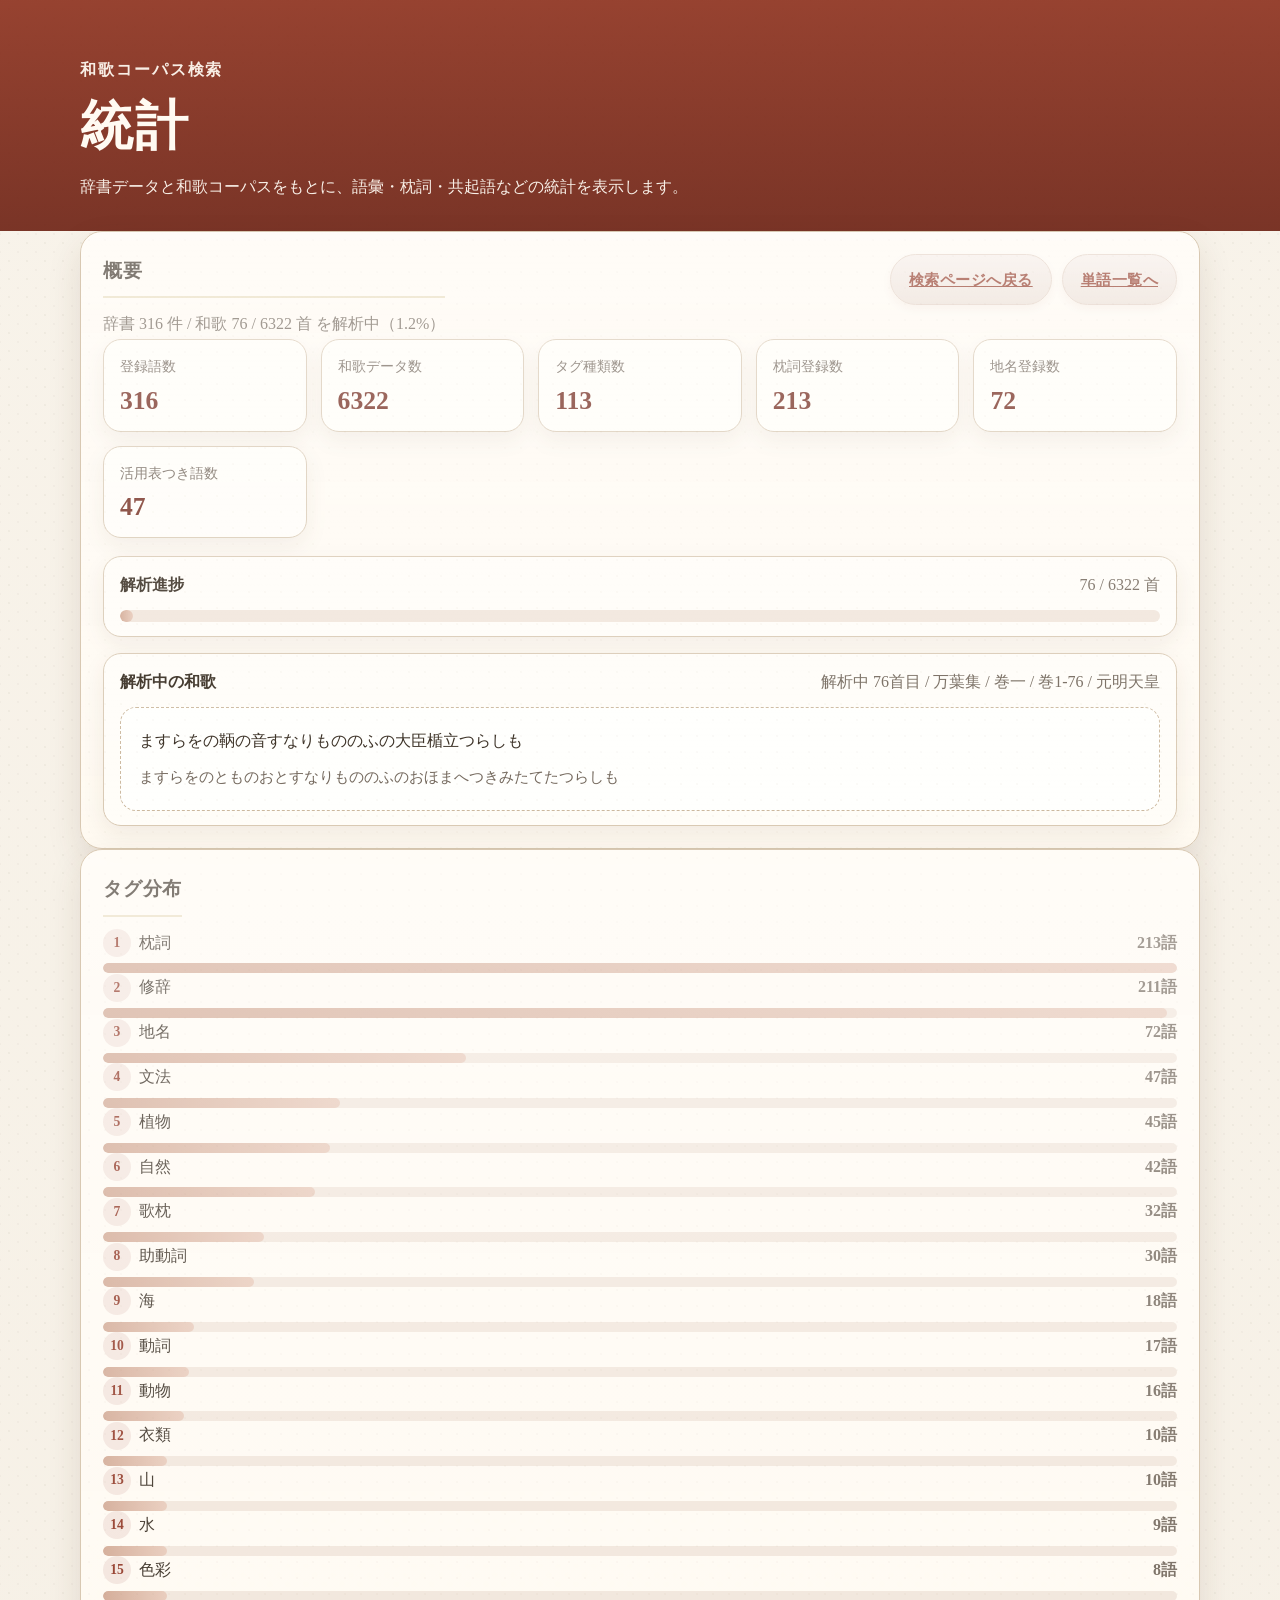
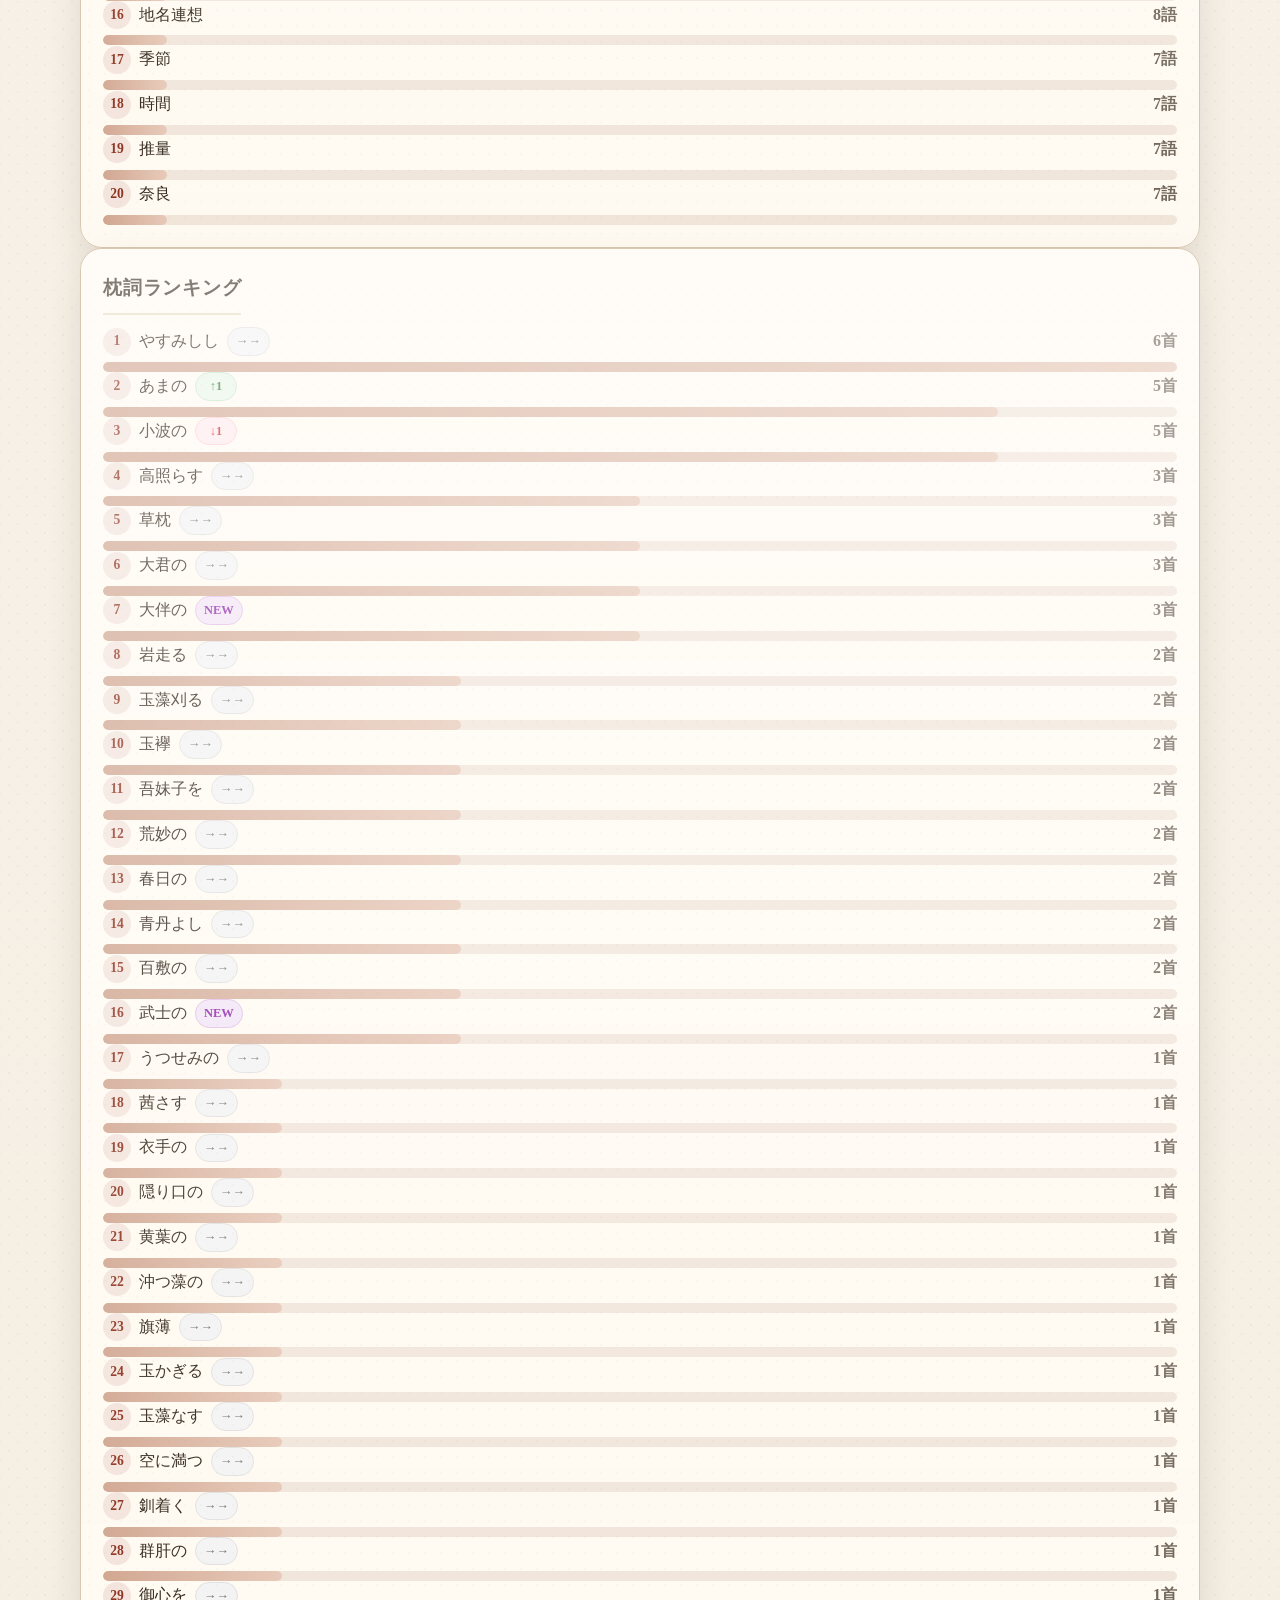
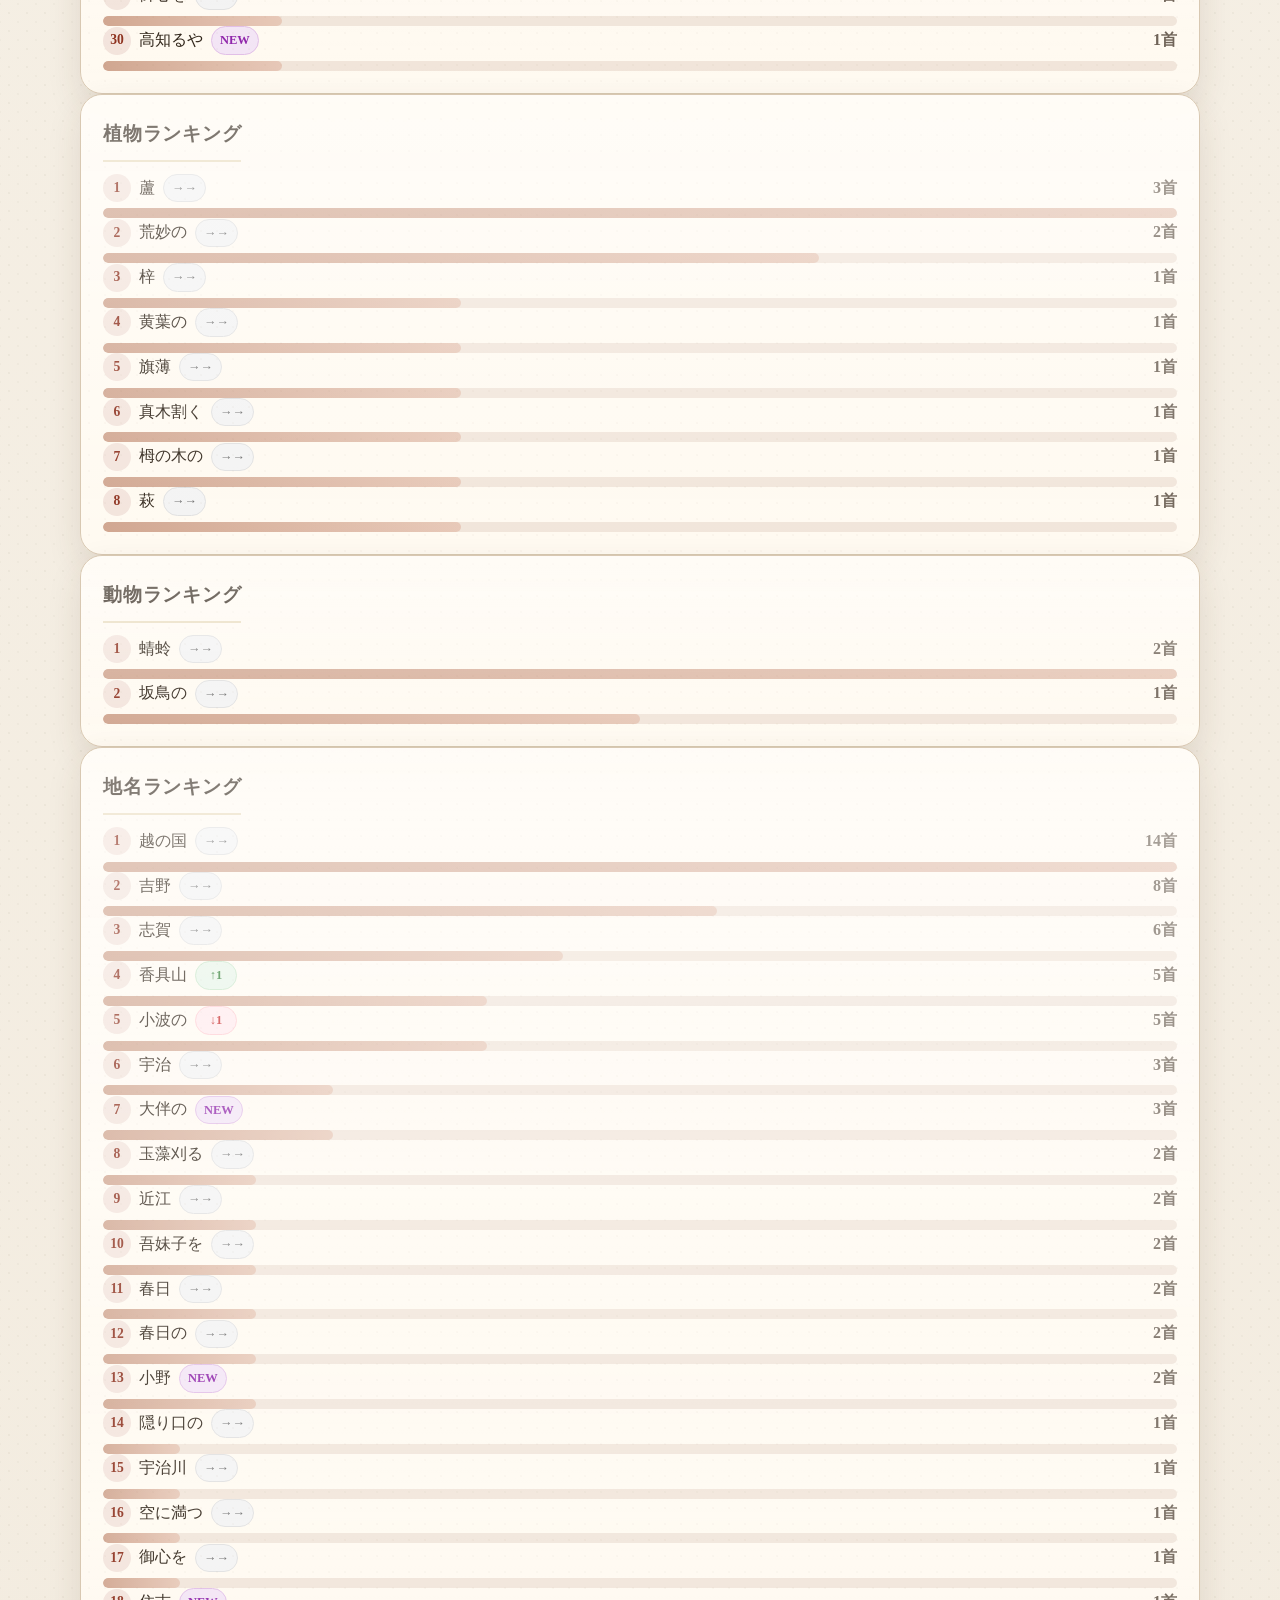
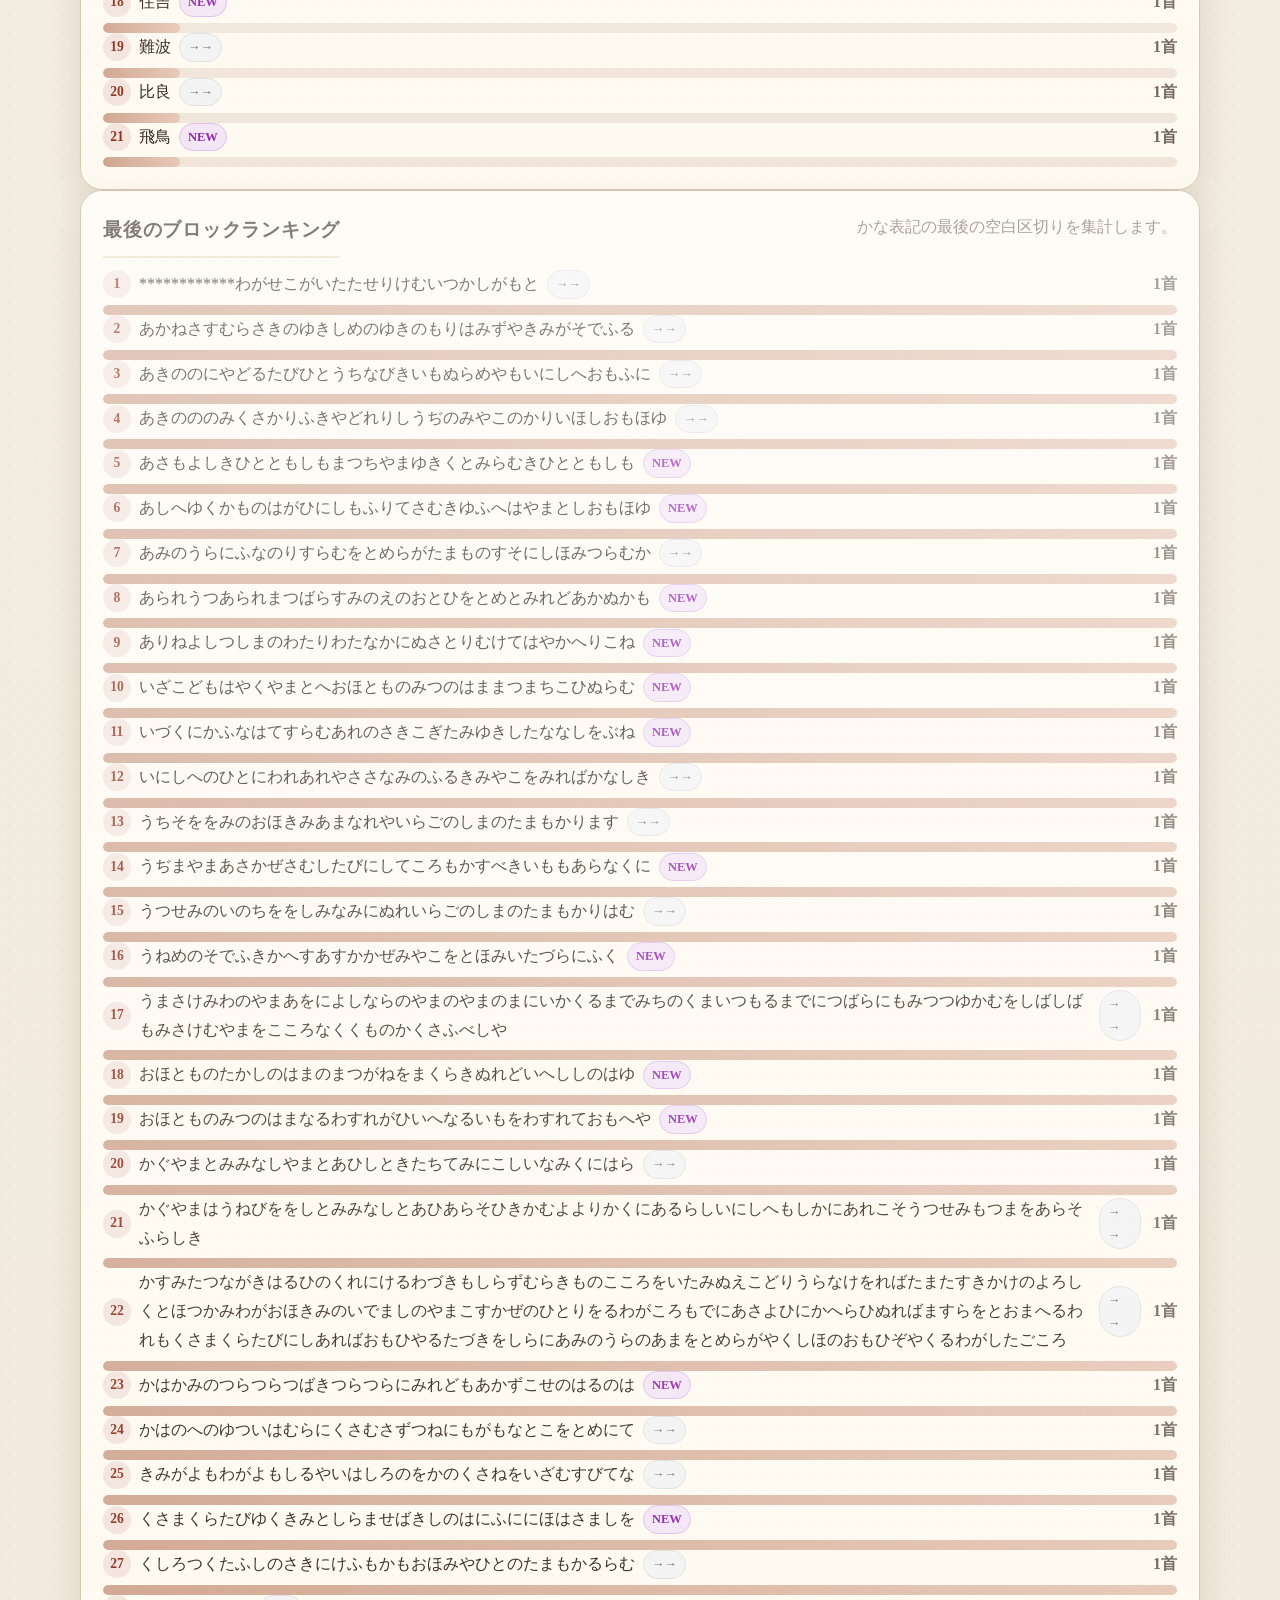
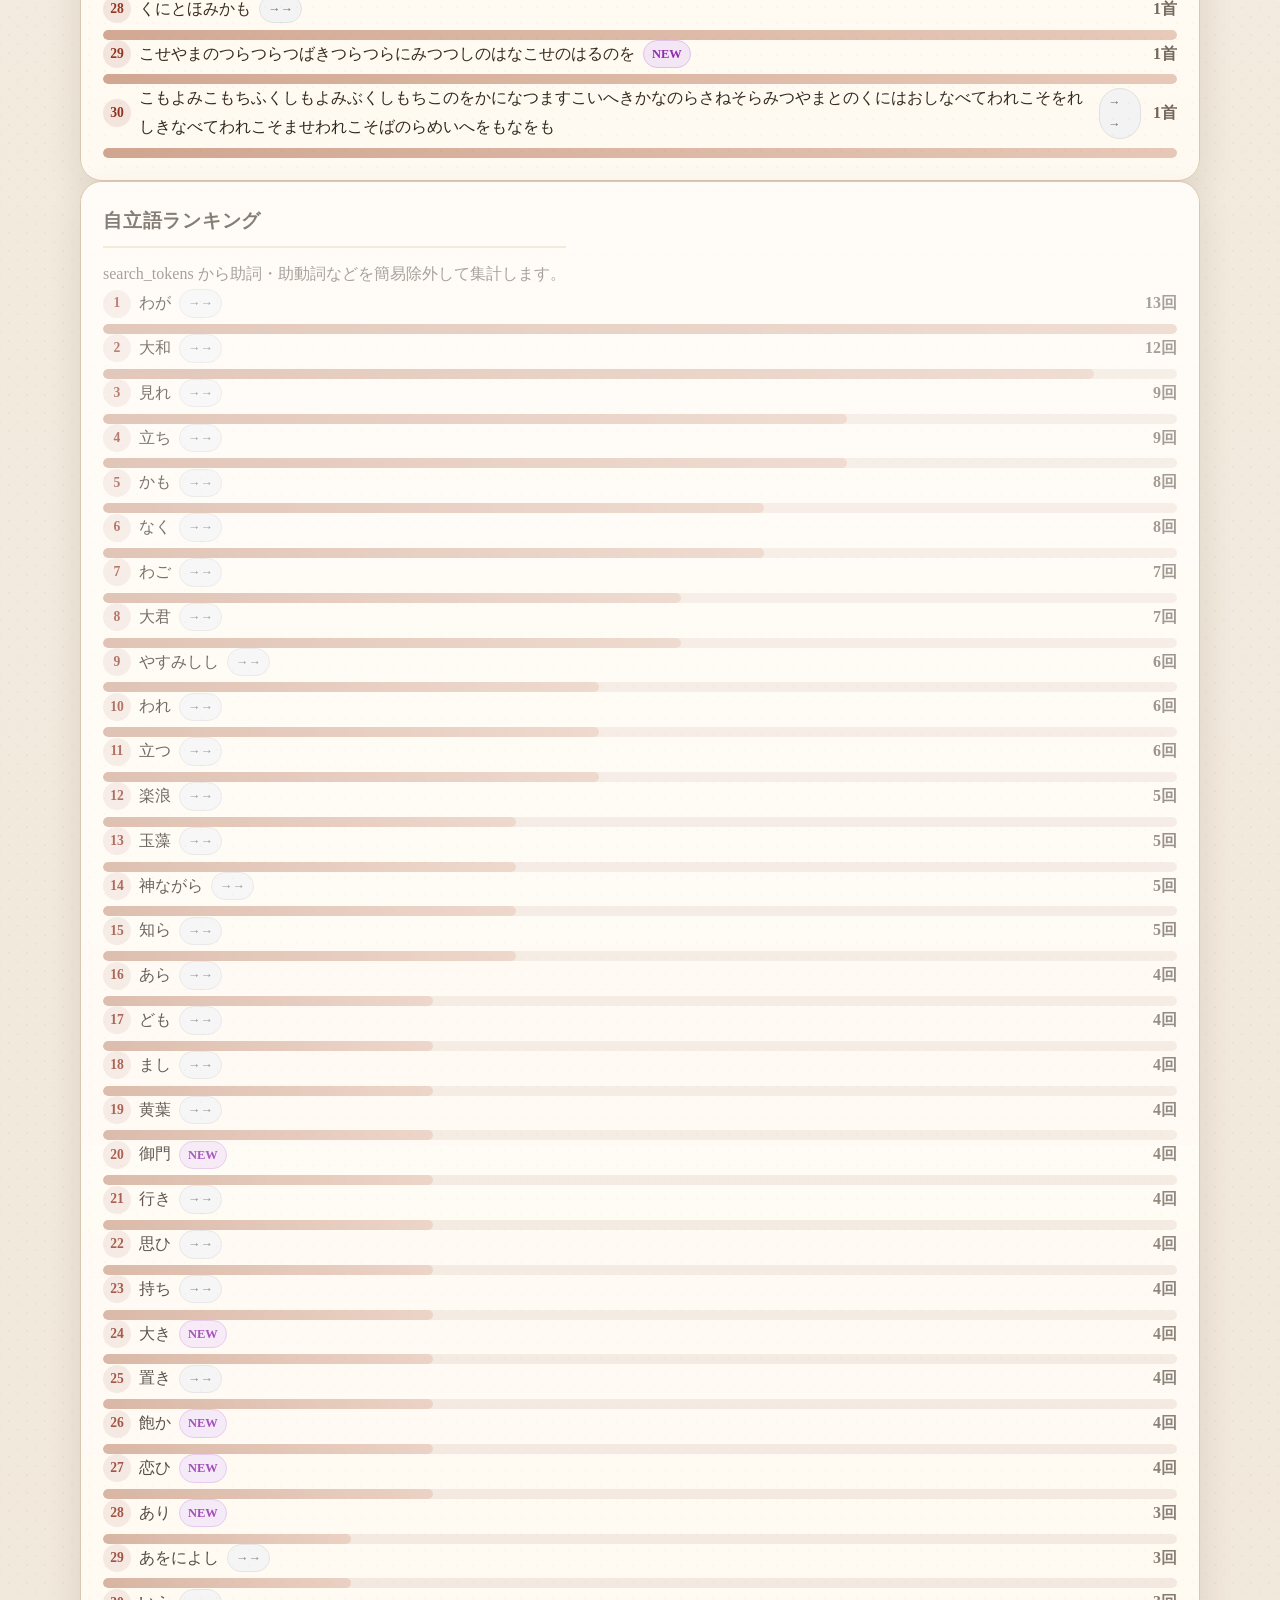
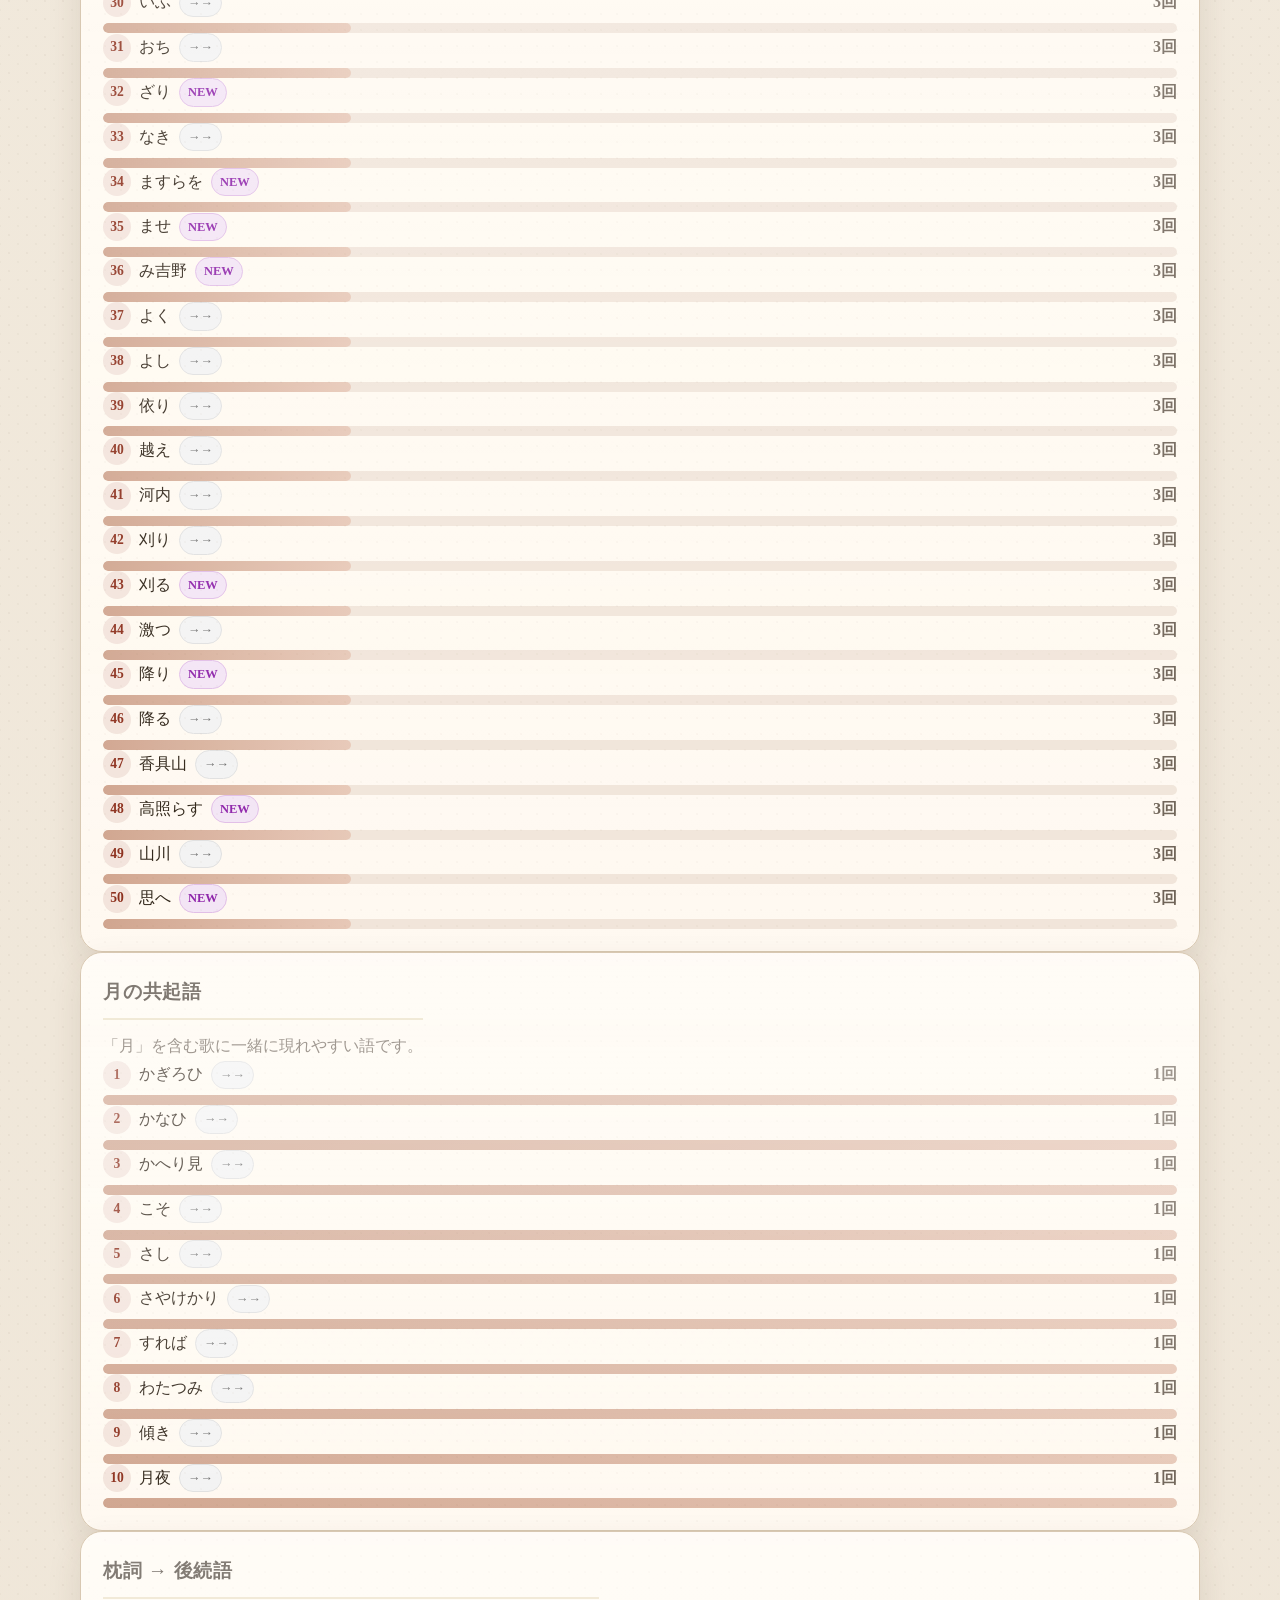
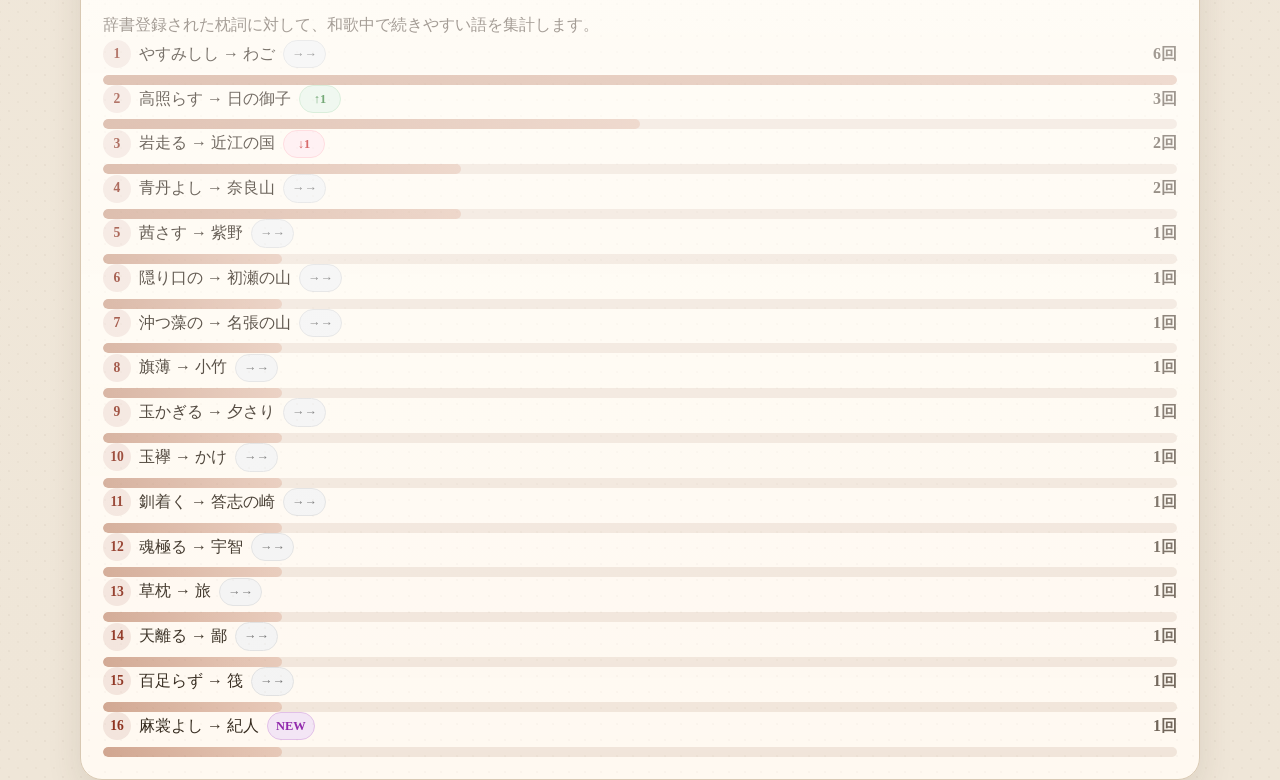
==== stats.html @ dfaa43b9 "Add files via upload" ====
<!doctype html>
<html lang="ja">

<head>
    <meta charset="UTF-8" />
    <meta name="viewport" content="width=device-width, initial-scale=1.0" />

    <title>統計 | 和歌コーパス検索</title>
    <meta name="description" content="和歌コーパスと古典用語辞書をもとに、枕詞ランキング、植物・動物ランキング、共起語、タグ分布などを表示する統計ページです。" />

    <link rel="icon" href="./image/icon.png" type="image/png" />
    <link rel="apple-touch-icon" href="./image/icon.png" />

    <meta property="og:type" content="website" />
    <meta property="og:title" content="統計 | 和歌コーパス検索" />
    <meta property="og:description" content="枕詞ランキング、植物・動物ランキング、月の共起語、タグ分布などを表示する統計ページ。" />
    <meta property="og:image" content="https://mixtuti.github.io/UTAYOMI/Image/icon.png" />
    <meta property="og:url" content="https://mixtuti.github.io/UTAYOMI/stats.html" />
    <meta property="og:site_name" content="和歌コーパス検索" />

    <meta name="twitter:card" content="summary_large_image" />
    <meta name="twitter:title" content="統計 | 和歌コーパス検索" />
    <meta name="twitter:description" content="和歌コーパスと古典用語辞書の統計ページ。" />
    <meta name="twitter:image" content="https://mixtuti.github.io/UTAYOMI/Image/icon.png" />

    <link rel="stylesheet" href="style.css" />
</head>

<body>
    <header class="site-header">
        <div class="container">
            <p class="eyebrow">和歌コーパス検索</p>
            <h1>統計</h1>
            <p class="lead">
                辞書データと和歌コーパスをもとに、語彙・枕詞・共起語などの統計を表示します。
            </p>
        </div>
    </header>

    <main class="container">
        <section class="card full-width">
            <div class="section-head">
                <div>
                    <h2>概要</h2>
                    <p id="statsSummary" class="muted">読み込み中...</p>
                </div>
                <div class="button-row">
                    <a href="index.html" class="button secondary">検索ページへ戻る</a>
                    <a href="terms.html" class="button secondary">単語一覧へ</a>
                </div>
            </div>

            <div id="statsOverviewCards" class="stats-overview-grid"></div>
            <div class="stats-live-panel">
                <div class="stats-progress-wrap">
                    <div class="stats-progress-head">
                        <strong>解析進捗</strong>
                        <span id="statsProgressText" class="muted">0 / 0 首</span>
                    </div>
                    <div class="stats-progress-bar">
                        <div id="statsProgressBar" class="stats-progress-fill"></div>
                    </div>
                </div>

                <div class="stats-current-poem-wrap">
                    <div class="stats-progress-head">
                        <strong>解析中の和歌</strong>
                        <span id="statsCurrentPoemMeta" class="muted">読み込み中...</span>
                    </div>
                    <div id="statsCurrentPoem" class="stats-current-poem empty-state">
                        和歌を読み込み中です。
                    </div>
                </div>
            </div>
        </section>

        <section class="card">
            <div class="section-head">
                <h2>タグ分布</h2>
            </div>
            <div id="statsTagDistribution" class="stats-block"></div>
        </section>

        <section class="card">
            <div class="section-head">
                <h2>枕詞ランキング</h2>
            </div>
            <div id="statsMakurakotoba" class="stats-block"></div>
        </section>

        <section class="card">
            <div class="section-head">
                <h2>植物ランキング</h2>
            </div>
            <div id="statsPlants" class="stats-block"></div>
        </section>

        <section class="card">
            <div class="section-head">
                <h2>動物ランキング</h2>
            </div>
            <div id="statsAnimals" class="stats-block"></div>
        </section>

        <section class="card">
            <div class="section-head">
                <h2>地名ランキング</h2>
            </div>
            <div id="statsPlaces" class="stats-block"></div>
        </section>

        <section class="card">
            <div class="section-head">
                <h2>最後のブロックランキング</h2>
                <p class="muted">かな表記の最後の空白区切りを集計します。</p>
            </div>
            <div id="statsEndingBlocks" class="stats-block"></div>
        </section>

        <section class="card full-width">
            <div class="section-head">
                <div>
                    <h2>自立語ランキング</h2>
                    <p class="muted">search_tokens から助詞・助動詞などを簡易除外して集計します。</p>
                </div>
            </div>
            <div id="statsIndependentWords" class="stats-block"></div>
        </section>

        <section class="card full-width">
            <div class="section-head">
                <div>
                    <h2>月の共起語</h2>
                    <p class="muted">「月」を含む歌に一緒に現れやすい語です。</p>
                </div>
            </div>
            <div id="statsMoonCooccurrence" class="stats-block"></div>
        </section>

        <section class="card full-width">
            <div class="section-head">
                <div>
                    <h2>枕詞 → 後続語</h2>
                    <p class="muted">辞書登録された枕詞に対して、和歌中で続きやすい語を集計します。</p>
                </div>
            </div>
            <div id="statsMakuraFollowers" class="stats-block"></div>
        </section>
    </main>

    <script src="stats.js"></script>
</body>

</html>
---- style.css ----
/* 和歌表示用の筆文字フォント (Google Fonts) */
@import url('https://fonts.googleapis.com/css2?family=Yuji+Syuku&display=swap');

:root {
  --bg: #f6f1e8;
  --bg-deep: #efe6d6;
  --paper: rgba(255, 250, 242, 0.96);
  --paper-strong: #fffdf8;
  --ink: #2f2418;
  --muted: #6e6256;
  --accent: #8c2f1c;
  --accent-dark: #6f2416;
  --accent-soft: #f3e4dc;
  --gold: #b89a5c;
  --gold-soft: #e9ddbf;
  --border: #d8c8b2;
  --border-strong: #cbb79c;
  --shadow: 0 14px 34px rgba(74, 48, 24, 0.12);
  --shadow-soft: 0 8px 22px rgba(74, 48, 24, 0.08);
}

* {
  box-sizing: border-box;
}

html {
  scroll-behavior: smooth;
}

body {
  margin: 0;
  color: var(--ink);
  line-height: 1.8;
  font-family:
    "Yu Mincho", "Hiragino Mincho ProN", "Hiragino Mincho Pro", "YuMincho",
    serif;
  background-color: var(--bg);
  background-image:
    radial-gradient(rgba(80, 58, 34, 0.045) 0.9px, transparent 0.9px),
    radial-gradient(rgba(80, 58, 34, 0.03) 0.9px, transparent 0.9px),
    linear-gradient(180deg, #f8f3ea 0%, #f3ece0 48%, #efe6d8 100%);
  background-size:
    18px 18px,
    18px 18px,
    100% 100%;
  background-position:
    0 0,
    9px 9px,
    0 0;
}

/* 共通 */
.container {
  width: min(1120px, calc(100% - 32px));
  margin: 0 auto;
}

h1,
h2,
h3 {
  font-weight: 700;
  letter-spacing: 0.04em;
}

h1 {
  margin: 0 0 14px;
  font-size: clamp(2.1rem, 4.2vw, 3.3rem);
  line-height: 1.2;
}

h2 {
  margin: 0 0 12px;
  font-size: 1.2rem;
  padding-bottom: 8px;
  border-bottom: 2px solid var(--gold-soft);
}

h3 {
  margin: 0 0 10px;
  font-size: 1rem;
}

p {
  margin-top: 0;
}

/* ヘッダー */
.site-header {
  position: relative;
  padding: 56px 0 28px;
  overflow: hidden;
}

.site-header::before {
  content: "";
  position: absolute;
  inset: 0;
  background:
    linear-gradient(180deg, rgba(140, 47, 28, 0.9), rgba(111, 36, 22, 0.92)),
    linear-gradient(
      135deg,
      rgba(255, 255, 255, 0.06) 25%,
      transparent 25%,
      transparent 50%,
      rgba(255, 255, 255, 0.04) 50%,
      rgba(255, 255, 255, 0.04) 75%,
      transparent 75%,
      transparent
    );
  background-size:
    100% 100%,
    28px 28px;
  z-index: 0;
}

.site-header .container {
  position: relative;
  z-index: 1;
}

.site-header .eyebrow,
.site-header h1,
.site-header .lead {
  color: #fffaf2;
}

.eyebrow {
  margin: 0 0 10px;
  font-weight: 700;
  letter-spacing: 0.12em;
  opacity: 0.94;
}

.lead {
  /* max-width: 780px; */
  margin: 0;
  font-size: 1rem;
  line-height: 1.9;
  opacity: 0.95;
}

/* メインレイアウト */
.main-grid {
  display: grid;
  grid-template-columns: repeat(12, 1fr);
  gap: 20px;
  padding: 18px 0 52px;
}

.card {
  position: relative;
  background: var(--paper);
  border: 1px solid var(--border);
  border-radius: 22px;
  box-shadow: var(--shadow);
  padding: 22px;
  backdrop-filter: blur(1px);
  overflow: hidden;
}

.card::before {
  content: "";
  position: absolute;
  inset: 0;
  background:
    linear-gradient(
      to bottom,
      rgba(255, 255, 255, 0.42),
      rgba(255, 255, 255, 0)
    ),
    radial-gradient(rgba(120, 90, 50, 0.03) 0.8px, transparent 0.8px);
  background-size:
    100% 100%,
    16px 16px;
  pointer-events: none;
}

.hero-card {
  grid-column: span 7;
}

.controls-card {
  grid-column: span 6;
}

.full-width {
  grid-column: 1 / -1;
}

.section-head {
  display: flex;
  justify-content: space-between;
  align-items: flex-start;
  gap: 16px;
  flex-wrap: wrap;
}

/* 一首・結果 */
.random-poem,
.results-list,
.ngram-results {
  margin-top: 12px;
}

.poem-card,
.random-poem .poem-card {
  background: var(--paper-strong);
  border: 1px solid var(--border);
  border-radius: 18px;
  padding: 16px 18px;
  box-shadow: var(--shadow-soft);
}

.poem-card + .poem-card {
  margin-top: 14px;
}

.poem-meta {
  margin-bottom: 10px;
  color: var(--muted);
  font-size: 0.95rem;
}

.poem-text {
  margin: 0 0 8px;
  font-size: 1.08rem;
  line-height: 2;
  letter-spacing: 0.03em;
}

.poem-kana {
  margin: 0;
  color: var(--muted);
  font-size: 0.94rem;
  line-height: 1.85;
}

.poem-tags {
  display: flex;
  flex-wrap: wrap;
  gap: 8px;
  margin-top: 12px;
}

/* コントロール */
.control-stack {
  display: grid;
  gap: 14px;
}

.control-grid {
  display: grid;
  grid-template-columns: repeat(2, minmax(0, 1fr));
  gap: 14px;
}

label span {
  display: block;
  margin-bottom: 6px;
  font-weight: 700;
  color: var(--ink);
}

input[type="text"],
select {
  width: 100%;
  border: 1px solid var(--border);
  border-radius: 14px;
  background: rgba(255, 255, 255, 0.92);
  color: var(--ink);
  padding: 12px 14px;
  font-size: 1rem;
  font-family: inherit;
  outline: none;
  transition:
    border-color 0.2s ease,
    box-shadow 0.2s ease,
    background-color 0.2s ease;
}

input[type="text"]:focus,
select:focus {
  border-color: var(--gold);
  box-shadow: 0 0 0 4px rgba(184, 154, 92, 0.16);
  background: #fffefb;
}

.checkbox-row {
  display: flex;
  align-items: center;
  gap: 10px;
}

.checkbox-row input {
  accent-color: var(--accent);
}

.checkbox-row span {
  margin: 0;
  font-weight: 400;
}

.checkbox-row.compact {
  gap: 8px;
  font-size: 0.95rem;
}

.button-row {
  display: flex;
  gap: 10px;
  flex-wrap: wrap;
}

.button {
  appearance: none;
  border: 1px solid transparent;
  border-radius: 999px;
  padding: 11px 18px;
  background: linear-gradient(
    180deg,
    var(--accent) 0%,
    var(--accent-dark) 100%
  );
  color: #fffdf9;
  cursor: pointer;
  font-size: 0.96rem;
  font-weight: 700;
  letter-spacing: 0.03em;
  font-family: inherit;
  transition:
    transform 0.15s ease,
    opacity 0.15s ease,
    box-shadow 0.15s ease;
  box-shadow: 0 6px 14px rgba(111, 36, 22, 0.18);
}

.button:hover {
  opacity: 0.96;
  transform: translateY(-1px);
}

.button.secondary {
  background: linear-gradient(180deg, #f6ede7 0%, #ecdfd5 100%);
  color: var(--accent);
  border-color: #e2d0c3;
  box-shadow: 0 4px 10px rgba(111, 36, 22, 0.06);
}

/* タグ・クイックリンク */
.quick-links,
.sub-panel {
  margin-top: 18px;
  padding-top: 16px;
  border-top: 1px solid var(--gold-soft);
}

.tag-row {
  display: flex;
  flex-wrap: wrap;
  gap: 10px;
}

.tag-button,
.filter-chip,
.badge {
  display: inline-flex;
  align-items: center;
  justify-content: center;
  min-height: 36px;
  padding: 6px 12px;
  border-radius: 999px;
  font-size: 0.92rem;
  font-family: inherit;
}

.tag-button {
  border: 1px solid var(--border);
  background: linear-gradient(180deg, #fffdf9 0%, #f7efe5 100%);
  color: var(--accent);
  cursor: pointer;
  transition: all 0.15s ease;
}

.tag-button:hover {
  border-color: var(--gold);
  background: #fff7ee;
}

.filter-chip,
.badge {
  background: var(--accent-soft);
  color: var(--accent);
  font-weight: 700;
}

.active-filters {
  display: flex;
  flex-wrap: wrap;
  gap: 8px;
  margin-top: 14px;
}

/* 空状態 */
.muted {
  margin: 0;
  color: var(--muted);
}

.empty-state {
  border: 1px dashed var(--border-strong);
  border-radius: 16px;
  padding: 18px;
  color: var(--muted);
  background: rgba(255, 255, 255, 0.72);
}

/* N-gram */
.ngram-list {
  list-style: none;
  margin: 0;
  padding: 0;
  display: grid;
  gap: 10px;
}

.ngram-item {
  display: flex;
  justify-content: space-between;
  align-items: center;
  gap: 14px;
  border: 1px solid var(--border);
  border-radius: 14px;
  padding: 12px 14px;
  background: #fffdfa;
}

/* ハイライト */
mark {
  background: linear-gradient(transparent 58%, #e7d18d 58%);
  color: inherit;
  padding: 0 2px;
  border-radius: 2px;
}

/* 結果オプション */
.result-options {
  display: flex;
  gap: 14px;
  flex-wrap: wrap;
  align-items: center;
}

/* 縦書き風の入口 */
.results-list.vertical-mode .poem-text,
.random-poem.vertical-mode .poem-text {
  writing-mode: vertical-rl;
  text-orientation: mixed;
  max-height: 18em;
  line-height: 2.1;
  margin-inline: auto;
}

/* 補助 */
hr {
  border: 0;
  border-top: 1px solid var(--border);
  margin: 20px 0;
}

/* レスポンシブ */
@media (max-width: 860px) {
  .hero-card,
  .controls-card,
  .full-width {
    grid-column: 1 / -1;
  }

  .control-grid {
    grid-template-columns: 1fr;
  }

  .site-header {
    padding: 44px 0 22px;
  }

  .card {
    padding: 18px;
    border-radius: 18px;
  }

  .poem-text {
    font-size: 1.02rem;
  }
}

@media (max-width: 520px) {
  .container {
    width: min(100% - 20px, 1120px);
  }

  .main-grid {
    gap: 16px;
    padding-bottom: 36px;
  }

  .button,
  .tag-button {
    width: 100%;
    justify-content: center;
  }

  .button-row,
  .tag-row,
  .result-options {
    display: grid;
    gap: 10px;
  }

  .section-head {
    align-items: stretch;
  }
}

.pagination {
  display: flex;
  flex-wrap: wrap;
  gap: 8px;
  align-items: center;
  justify-content: center;
  margin-top: 20px;
}

.pagination-info {
  color: var(--muted);
  font-size: 0.95rem;
  margin-left: 8px;
}

.pagination-ellipsis {
  padding: 0 4px;
  color: var(--muted);
}

/* 生成結果のコンテナ */
.generated-poem-display {
  height: 800px;
  width: 320px;
  display: flex;
  align-items: center;
  justify-content: center;
  background-color: #fcfaf2; /* 和紙風のベース色 */
  background-image: url("https://www.transparenttextures.com/patterns/natural-paper.png"); /* 和紙テクスチャ */
  border: 1px solid var(--border-strong);
  border-radius: 12px;
  padding: 40px 20px;
  margin: 20px 0;
  position: relative;
  box-shadow: inset 0 0 50px rgba(184, 154, 92, 0.1);
}

/* 和歌のレイアウト：二行表示 */
.waka-v-container {
  writing-mode: vertical-rl; /* 縦書き */
  text-orientation: upright;
  font-family: 'Yuji Syuku', serif; /* 手書き風フォント */
  font-size: 1.8rem;
  line-height: 2.5;
  letter-spacing: 0.15em;
  color: #1a1a1a; /* 墨色 */
}

/* 上の句（1-3句） */
.waka-kami {
  margin-left: 1.5em; /* 下の句との間隔 */
}

/* 下の句（4-5句） */
.waka-shimo {
  margin-top: 5em; /* 少し下げて配置する伝統的な書き方 */
}

/* 墨がにじむような効果（オプション） */
.waka-v-container span {
  filter: blur(0.2px);
  display: inline-block;
}

/* 筆致アニメーション */
.waka-v-container span {
  display: inline-block;
  opacity: 0;
  animation: inkAppear 2s ease-out forwards;
}

.waka-shimo span {
  animation-delay: 1.5s; /* 下の句を少し遅らせて表示 */
}

@keyframes inkAppear {
  0% {
    opacity: 0;
    filter: blur(5px);
    transform: translateY(-5px);
  }
  100% {
    opacity: 1;
    filter: blur(0.2px);
    transform: translateY(0);
  }
}

.generated-poem-display {
  display: flex;
  justify-content: center;
  align-items: center;
  min-height: 320px;
  text-align: center;
}

.waka-v-container {
  width: fit-content;
  margin: 0 auto;
}

.generated-poem-display.capture-mode .waka-v-container span {
  animation: none !important;
  opacity: 1 !important;
  filter: blur(0.2px) !important;
  transform: none !important;
}

.generated-poem-display.capture-mode {
  box-shadow: inset 0 0 50px rgba(184, 154, 92, 0.1);
}

.tag-list {
  display: flex;
  flex-wrap: wrap;
  gap: 8px;
  margin: 8px 0 12px;
}

.tag-chip {
  display: inline-block;
  padding: 4px 10px;
  border-radius: 999px;
  background: #f2f2f2;
  font-size: 0.9rem;
  line-height: 1.4;
}

.conjugation-block {
  margin-top: 8px;
}

.conj-table {
  width: 100%;
  border-collapse: collapse;
  margin-top: 8px;
  font-size: 0.95rem;
}

.conj-table th,
.conj-table td {
  border: 1px solid #ddd;
  padding: 8px 10px;
  text-align: left;
  vertical-align: top;
}

.conj-table th {
  background: #f7f7f7;
  font-weight: 600;
}

.conjugation-wide-table {
  display: block;
  overflow-x: auto;
  white-space: nowrap;
}

.study-entry-card {
  padding: 12px 0;
  border-bottom: 1px solid #e5e7eb;
}

.study-entry-card:last-child {
  border-bottom: none;
}

.three-col {
  grid-template-columns: repeat(3, minmax(0, 1fr));
}

.term-card-list {
  display: grid;
  gap: 14px;
}

.term-card {
  overflow: hidden;
}

.term-card-head {
  align-items: flex-start;
}

.term-part {
  display: flex;
  flex-wrap: wrap;
  gap: 8px;
}

.term-tags,
.term-related {
  display: flex;
  flex-wrap: wrap;
  gap: 8px;
}

.term-related .tag-button,
#termsTagQuickLinks .tag-button,
.term-card .tag-button {
  width: auto;
  display: inline-flex;
  justify-content: center;
}

.term-aliases,
.term-note {
  word-break: break-word;
  overflow-wrap: anywhere;
}

.term-meaning li {
  word-break: break-word;
  overflow-wrap: anywhere;
}

.conjugation-block {
  overflow-x: auto;
  -webkit-overflow-scrolling: touch;
}

.conj-table {
  min-width: 720px;
}

.terms-table {
  width: 100%;
  border-collapse: collapse;
  table-layout: fixed;
  background: var(--paper-strong);
  border: 1px solid var(--border);
  border-radius: 16px;
  overflow: hidden;
  display: table;
  white-space: normal;
}

.terms-table thead th {
  position: sticky;
  top: 0;
  z-index: 1;
  background: linear-gradient(180deg, #f8efe4 0%, #f1e3d4 100%);
  color: var(--accent-dark);
  font-weight: 700;
  font-size: 0.95rem;
  letter-spacing: 0.04em;
  border-bottom: 2px solid var(--border-strong);
}

.terms-table th,
.terms-table td {
  border-bottom: 1px solid var(--border);
  padding: 12px 14px;
  text-align: left;
  vertical-align: top;
  line-height: 1.75;
  word-break: break-word;
  overflow-wrap: anywhere;
}

/* タグ一覧は縦並びではなく折り返し */
#termsTagQuickLinks,
.term-related,
.term-tags,
.tag-row {
  display: flex;
  flex-wrap: wrap;
  gap: 8px;
}

/* 520px以下の既存指定を上書き */
@media (max-width: 520px) {
  .card {
    padding: 14px;
    border-radius: 16px;
  }

  .term-card {
    padding: 14px;
    border-radius: 14px;
  }

  .term-card-head {
    gap: 10px;
    margin-bottom: 8px;
  }

  .term-word {
    font-size: 1rem;
    line-height: 1.4;
  }

  .term-reading {
    font-size: 0.9rem;
  }

  .term-section {
    margin-top: 10px;
  }

  .term-section strong {
    margin-bottom: 4px;
    font-size: 0.95rem;
  }

  .term-meaning {
    padding-left: 1.1em;
    margin-top: 4px;
  }

  .term-meaning li {
    font-size: 0.95rem;
    line-height: 1.7;
  }

  /* ボタン列だけ全幅 */
  .button-row {
    display: grid;
    gap: 10px;
  }

  .button-row .button {
    width: 100%;
    justify-content: center;
  }

  /* タグ系は全幅にしない */
  .tag-button,
  .term-related .tag-button,
  #termsTagQuickLinks .tag-button,
  .term-tags .badge,
  .tag-chip,
  .badge {
    width: auto;
    max-width: 100%;
    font-size: 0.88rem;
    min-height: 32px;
    padding: 5px 10px;
  }

  /* tag-row を grid にしない */
  .tag-row,
  .term-tags,
  .term-related,
  #termsTagQuickLinks {
    display: flex;
    flex-wrap: wrap;
    gap: 8px;
  }

  .three-col {
    grid-template-columns: 1fr;
  }

  .control-grid {
    grid-template-columns: 1fr;
    gap: 12px;
  }

  .conj-table {
    font-size: 0.88rem;
    min-width: 640px;
  }

  .conj-table th,
  .conj-table td {
    padding: 6px 8px;
  }

  .pagination {
    gap: 6px;
  }

  .pagination .button,
  .pagination .button.secondary {
    width: auto;
    min-width: 44px;
    padding: 8px 12px;
  }
}

/* さらに細い画面 */
@media (max-width: 380px) {
  .container {
    width: min(100% - 14px, 1120px);
  }

  .card {
    padding: 12px;
  }

  .term-card {
    padding: 12px;
  }

  .term-word {
    font-size: 0.96rem;
  }

  .term-meaning li,
  .term-note,
  .term-aliases {
    font-size: 0.9rem;
  }

  .tag-button,
  .badge,
  .tag-chip {
    font-size: 0.82rem;
    padding: 4px 8px;
    min-height: 30px;
  }

  .conj-table {
    min-width: 580px;
  }
}

.terms-table tbody tr:nth-child(even) {
  background: rgba(255, 250, 242, 0.7);
}

.terms-table tbody tr:hover {
  background: rgba(243, 228, 220, 0.55);
}

/* 列幅をある程度固定 */
.terms-table th:nth-child(1),
.terms-table td:nth-child(1) {
  width: 120px;
}

.terms-table th:nth-child(2),
.terms-table td:nth-child(2) {
  width: 110px;
}

.terms-table th:nth-child(3),
.terms-table td:nth-child(3) {
  width: 140px;
}

.terms-table th:nth-child(4),
.terms-table td:nth-child(4) {
  width: 240px;
}

.terms-table th:nth-child(5),
.terms-table td:nth-child(5) {
  width: auto;
  min-width: 280px;
}

.terms-table th:nth-child(6),
.terms-table td:nth-child(6) {
  width: 90px;
  text-align: center;
}

/* 語と読みを少し強調 */
.terms-table td:nth-child(1) {
  font-weight: 700;
  color: var(--ink);
}

.terms-table td:nth-child(2) {
  color: var(--muted);
}

/* 活用あり表示を見やすく */
.terms-table td:nth-child(6) {
  font-weight: 700;
  color: var(--accent);
}

/* 表を囲む領域の横スクロール */
.results-list:has(.terms-table) {
  overflow-x: auto;
  -webkit-overflow-scrolling: touch;
}

/* スマホでは横スクロール前提にする */
@media (max-width: 860px) {
  .terms-table {
    min-width: 920px;
    display: table;
  }

  .terms-table th,
  .terms-table td {
    padding: 10px 12px;
    font-size: 0.92rem;
  }
}

@media (max-width: 520px) {
  .terms-table {
    min-width: 860px;
  }

  .terms-table th,
  .terms-table td {
    padding: 9px 10px;
    font-size: 0.88rem;
    line-height: 1.65;
  }
}

/* ------------------------------
   単語一覧カードを見やすくする
------------------------------ */

.term-card-list {
  display: grid;
  gap: 18px;
}

.term-card {
  position: relative;
  background: #fffdf9;
  border: 1px solid #e7d9ca;
  border-radius: 20px;
  padding: 18px 20px;
  box-shadow: 0 6px 18px rgba(120, 90, 60, 0.06);
  overflow: hidden;
}

.term-card::before {
  content: "";
  position: absolute;
  inset: 0 0 auto 0;
  height: 4px;
  background: linear-gradient(90deg, #d9b8a6 0%, #ead8c7 100%);
}

.term-card-head {
  display: flex;
  align-items: flex-start;
  justify-content: space-between;
  gap: 14px;
  margin-bottom: 12px;
  padding-bottom: 10px;
  border-bottom: 1px solid #efe3d7;
}

.term-word {
  margin: 0;
  font-size: 1.35rem;
  line-height: 1.3;
  color: #5f4a3d;
  letter-spacing: 0.03em;
}

.term-reading {
  margin: 6px 0 0;
  font-size: 0.95rem;
  color: #9a8576;
}

.term-part {
  display: flex;
  flex-wrap: wrap;
  gap: 8px;
  justify-content: flex-end;
}

.term-tags,
.term-related {
  display: flex;
  flex-wrap: wrap;
  gap: 8px;
  margin-top: 10px;
}

.term-section {
  margin-top: 14px;
  padding-top: 12px;
  border-top: 1px dashed #efe3d7;
}

.term-section:first-of-type {
  margin-top: 0;
  padding-top: 0;
  border-top: none;
}

.term-section strong {
  display: block;
  margin-bottom: 6px;
  font-size: 0.95rem;
  color: #7e6658;
  letter-spacing: 0.03em;
}

.term-meaning {
  margin: 0;
  padding-left: 1.2em;
}

.term-meaning li {
  line-height: 1.8;
  color: #5f4a3d;
}

.term-aliases,
.term-note {
  margin: 0;
  line-height: 1.8;
  color: #6f5b4f;
}

.term-note {
  background: #faf3ec;
  border: 1px solid #efe2d6;
  border-radius: 12px;
  padding: 10px 12px;
}

.term-card .badge,
.term-card .tag-chip {
  display: inline-flex;
  align-items: center;
  justify-content: center;
  padding: 5px 11px;
  border-radius: 999px;
  background: #f6ece7;
  color: #b07a64;
  font-size: 0.88rem;
  font-weight: 600;
  border: 1px solid #eddccf;
}

.term-card .tag-button {
  width: auto;
  min-height: 34px;
  padding: 6px 12px;
  border-radius: 999px;
  border: 1px solid #e4d1c3;
  background: #fff9f4;
  color: #a26f5c;
  display: inline-flex;
  align-items: center;
  justify-content: center;
  transition: background 0.2s ease, transform 0.2s ease;
}

.term-card .tag-button:hover {
  background: #f9efe8;
  transform: translateY(-1px);
}

/* 活用表もカード内で見やすく */
.term-conjugation-wrap {
  overflow-x: auto;
}

.term-conjugation-wrap .conj-table {
  margin-top: 6px;
  min-width: 640px;
}

/* 分類バッジを少し目立たせる */
.term-part .badge {
  background: #f0e2da;
  color: #9e6a59;
  border-color: #e4cfc3;
}

/* スマホ */
@media (max-width: 860px) {
  .term-card {
    padding: 16px;
    border-radius: 18px;
  }

  .term-card-head {
    flex-direction: column;
    align-items: flex-start;
  }

  .term-part {
    justify-content: flex-start;
  }

  .term-word {
    font-size: 1.18rem;
  }

  .term-reading {
    font-size: 0.92rem;
  }
}

@media (max-width: 520px) {
  .term-card-list {
    gap: 14px;
  }

  .term-card {
    padding: 14px;
    border-radius: 16px;
  }

  .term-card::before {
    height: 3px;
  }

  .term-word {
    font-size: 1.08rem;
  }

  .term-reading {
    margin-top: 4px;
    font-size: 0.88rem;
  }

  .term-section {
    margin-top: 12px;
    padding-top: 10px;
  }

  .term-section strong {
    font-size: 0.92rem;
    margin-bottom: 5px;
  }

  .term-meaning li,
  .term-aliases,
  .term-note {
    font-size: 0.92rem;
    line-height: 1.7;
  }

  .term-card .badge,
  .term-card .tag-chip,
  .term-card .tag-button {
    font-size: 0.82rem;
    padding: 5px 10px;
    min-height: 32px;
  }

  .term-conjugation-wrap .conj-table {
    min-width: 580px;
  }
}

.term-conjugation-wrap {
  width: 100%;
  overflow-x: auto;
  overflow-y: hidden;
  -webkit-overflow-scrolling: touch;
  margin-top: 6px;
}

.term-conjugation-wrap::-webkit-scrollbar {
  height: 6px;
}

.term-conjugation-wrap::-webkit-scrollbar-thumb {
  background: #e1d3c6;
  border-radius: 4px;
}

.conjugation-block {
  display: inline-block;
  min-width: max-content;
}

.conj-table {
  border-collapse: collapse;
  min-width: 680px;
}

/* スマホ用 */
@media (max-width: 520px) {

  .term-conjugation-wrap {
    margin-left: -4px;
    margin-right: -4px;
    padding-bottom: 4px;
  }

  .conj-table {
    min-width: 620px;
    font-size: 0.85rem;
  }

}

.stats-overview-grid {
  display: grid;
  grid-template-columns: repeat(5, minmax(0, 1fr));
  gap: 14px;
}

.stats-mini-card {
  border: 1px solid var(--border);
  background: var(--paper-strong);
  border-radius: 18px;
  padding: 14px 16px;
  box-shadow: var(--shadow-soft);
}

.stats-mini-label {
  font-size: 0.9rem;
  color: var(--muted);
  margin-bottom: 6px;
}

.stats-mini-value {
  font-size: 1.6rem;
  font-weight: 700;
  color: var(--accent-dark);
  line-height: 1.2;
}

.stats-mini-note {
  margin-top: 6px;
  font-size: 0.85rem;
  color: var(--muted);
}

.stats-bar-list {
  display: grid;
  gap: 12px;
}

.stats-bar-row {
  display: grid;
  gap: 6px;
}

.stats-bar-meta {
  display: flex;
  align-items: center;
  justify-content: space-between;
  gap: 12px;
}

.stats-bar-label {
  display: flex;
  align-items: center;
  gap: 8px;
  min-width: 0;
  word-break: break-word;
}

.stats-rank {
  display: inline-flex;
  align-items: center;
  justify-content: center;
  min-width: 28px;
  height: 28px;
  border-radius: 999px;
  background: var(--accent-soft);
  color: var(--accent);
  font-weight: 700;
  font-size: 0.85rem;
}

.stats-bar-count {
  flex-shrink: 0;
  color: var(--muted);
  font-weight: 600;
}

.stats-bar-track {
  width: 100%;
  height: 10px;
  background: #f1e5da;
  border-radius: 999px;
  overflow: hidden;
}

.stats-bar-fill {
  height: 100%;
  border-radius: 999px;
  background: linear-gradient(90deg, #d0a58f 0%, #e7c8b7 100%);
}

@media (max-width: 980px) {
  .stats-overview-grid {
    grid-template-columns: repeat(2, minmax(0, 1fr));
  }
}

@media (max-width: 520px) {
  .stats-overview-grid {
    grid-template-columns: 1fr;
  }

  .stats-mini-card {
    padding: 12px 14px;
  }

  .stats-mini-value {
    font-size: 1.35rem;
  }

  .stats-bar-meta {
    flex-direction: column;
    align-items: flex-start;
    gap: 4px;
  }
}

.stats-live-panel {
  display: grid;
  gap: 16px;
  margin-top: 18px;
}

.stats-progress-wrap,
.stats-current-poem-wrap {
  border: 1px solid var(--border);
  background: var(--paper-strong);
  border-radius: 18px;
  padding: 14px 16px;
  box-shadow: var(--shadow-soft);
}

.stats-progress-head {
  display: flex;
  justify-content: space-between;
  align-items: center;
  gap: 12px;
  margin-bottom: 10px;
}

.stats-progress-bar {
  width: 100%;
  height: 12px;
  background: #f1e5da;
  border-radius: 999px;
  overflow: hidden;
}

.stats-progress-fill {
  height: 100%;
  width: 0%;
  border-radius: 999px;
  background: linear-gradient(90deg, #d0a58f 0%, #e7c8b7 100%);
  transition: width 0.25s ease;
}

.stats-current-poem {
  line-height: 1.9;
}

.stats-current-poem-text {
  font-size: 1rem;
  color: var(--ink);
}

.stats-current-poem-kana {
  margin-top: 8px;
  font-size: 0.92rem;
}

.stats-rank-diff {
  display: inline-flex;
  align-items: center;
  justify-content: center;
  min-width: 42px;
  padding: 2px 8px;
  border-radius: 999px;
  font-size: 0.78rem;
  font-weight: 700;
  border: 1px solid transparent;
}

.stats-rank-diff.is-up {
  color: #2e7d32;
  background: #e8f5e9;
  border-color: #c8e6c9;
}

.stats-rank-diff.is-down {
  color: #c62828;
  background: #ffebee;
  border-color: #ffcdd2;
}

.stats-rank-diff.is-new {
  color: #8e24aa;
  background: #f3e5f5;
  border-color: #e1bee7;
}

.stats-rank-diff.is-stay {
  color: #6d6d6d;
  background: #f3f3f3;
  border-color: #e0e0e0;
}

@media (max-width: 520px) {
  .stats-progress-head {
    flex-direction: column;
    align-items: flex-start;
  }

  .stats-rank-diff {
    min-width: 38px;
    font-size: 0.75rem;
  }

  .stats-current-poem-text {
    font-size: 0.94rem;
  }
}
.stats-current-poem-text,
.stats-current-poem-kana {
    overflow: hidden;
    text-overflow: ellipsis;
}

.stats-current-poem {
    max-height: 8em;
    overflow: hidden;
}

.stats-current-poem-text,
.stats-current-poem-kana {
    overflow: hidden;
    text-overflow: ellipsis;
}

.stats-current-poem {
    max-height: 8em;
    overflow: hidden;
}
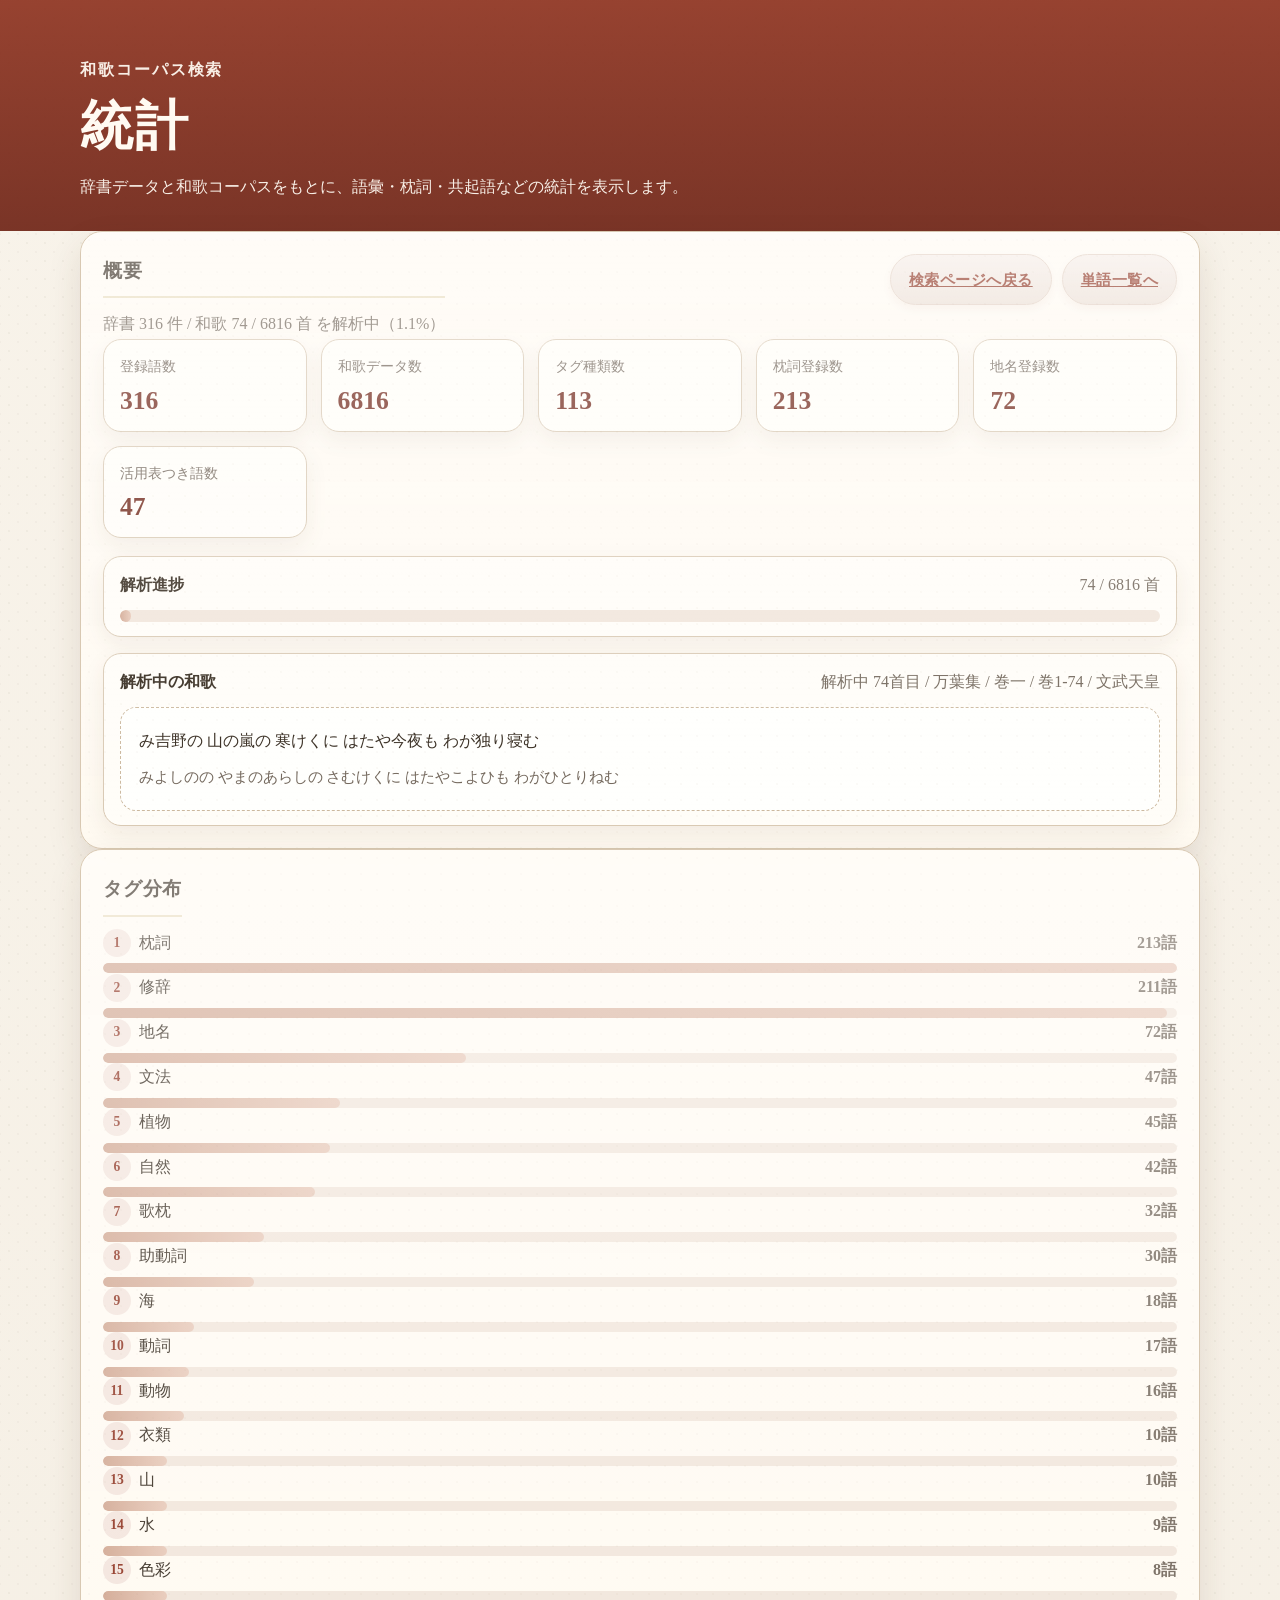
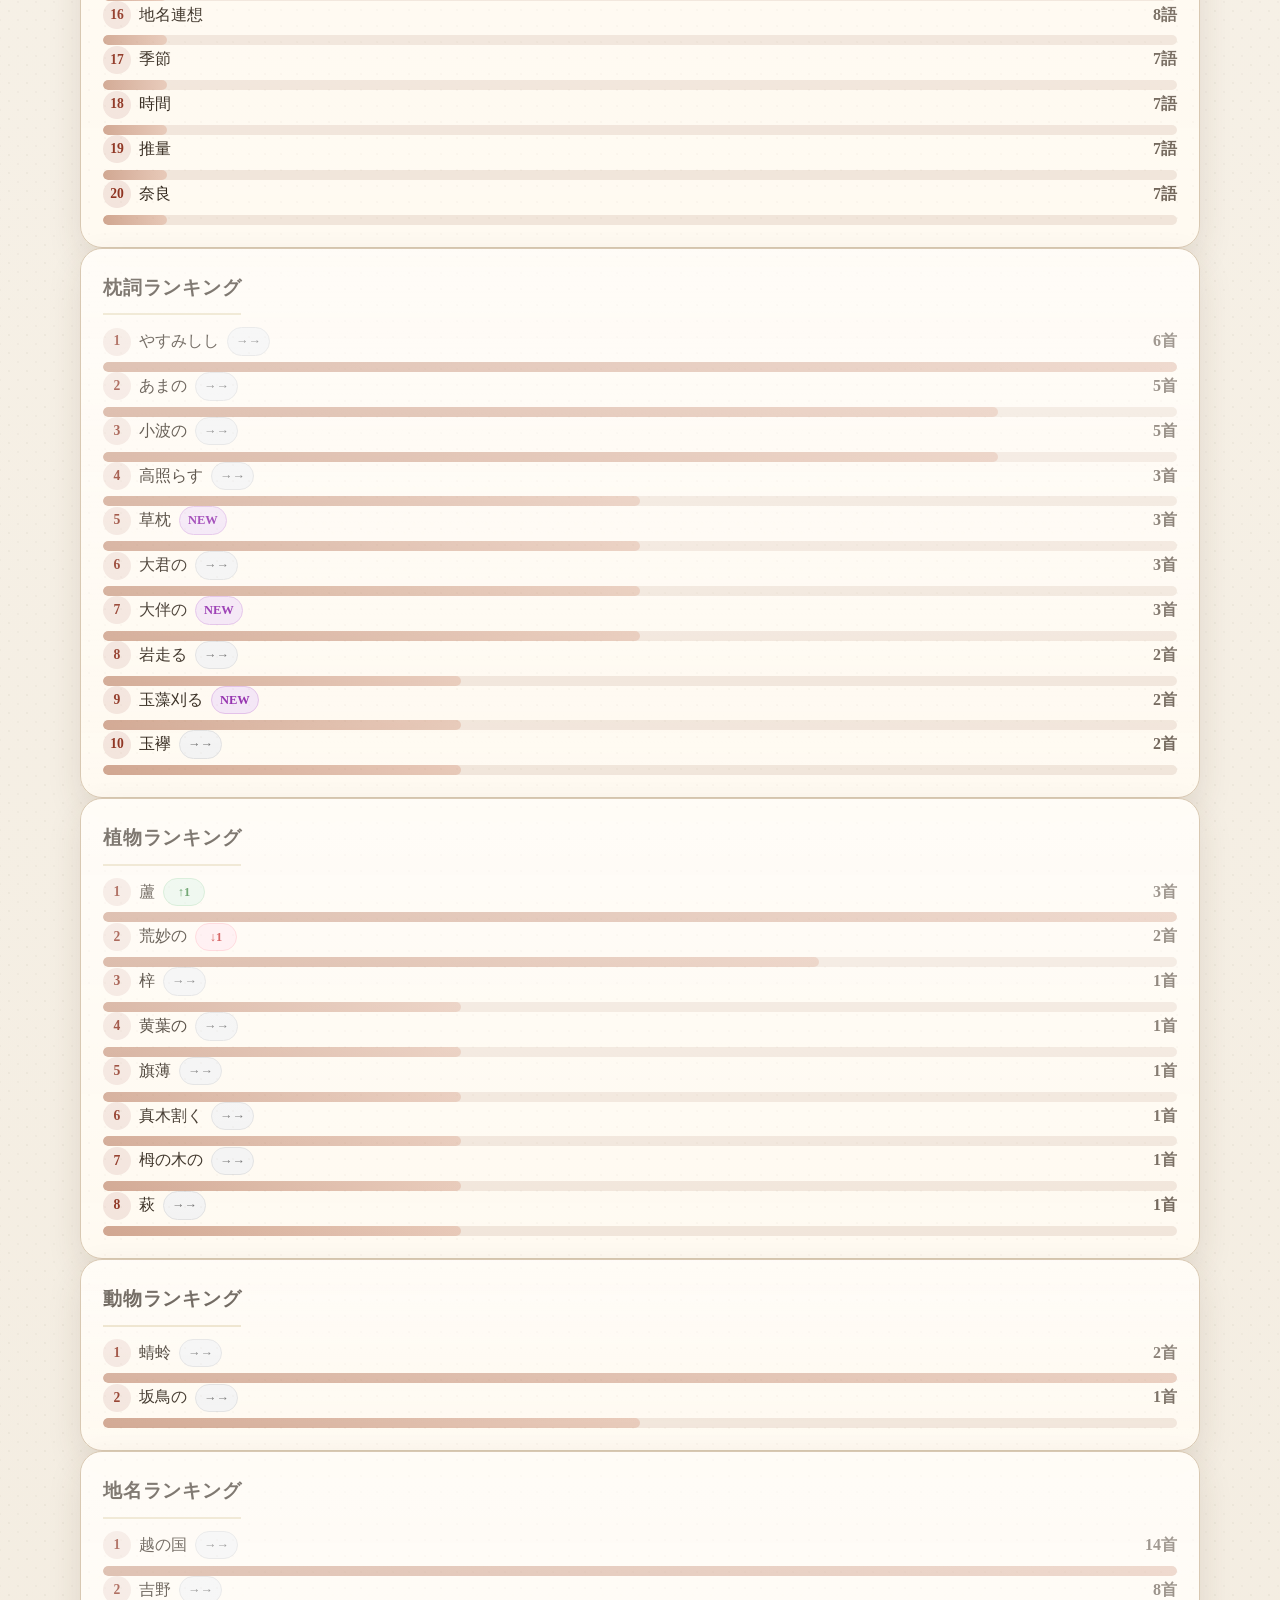
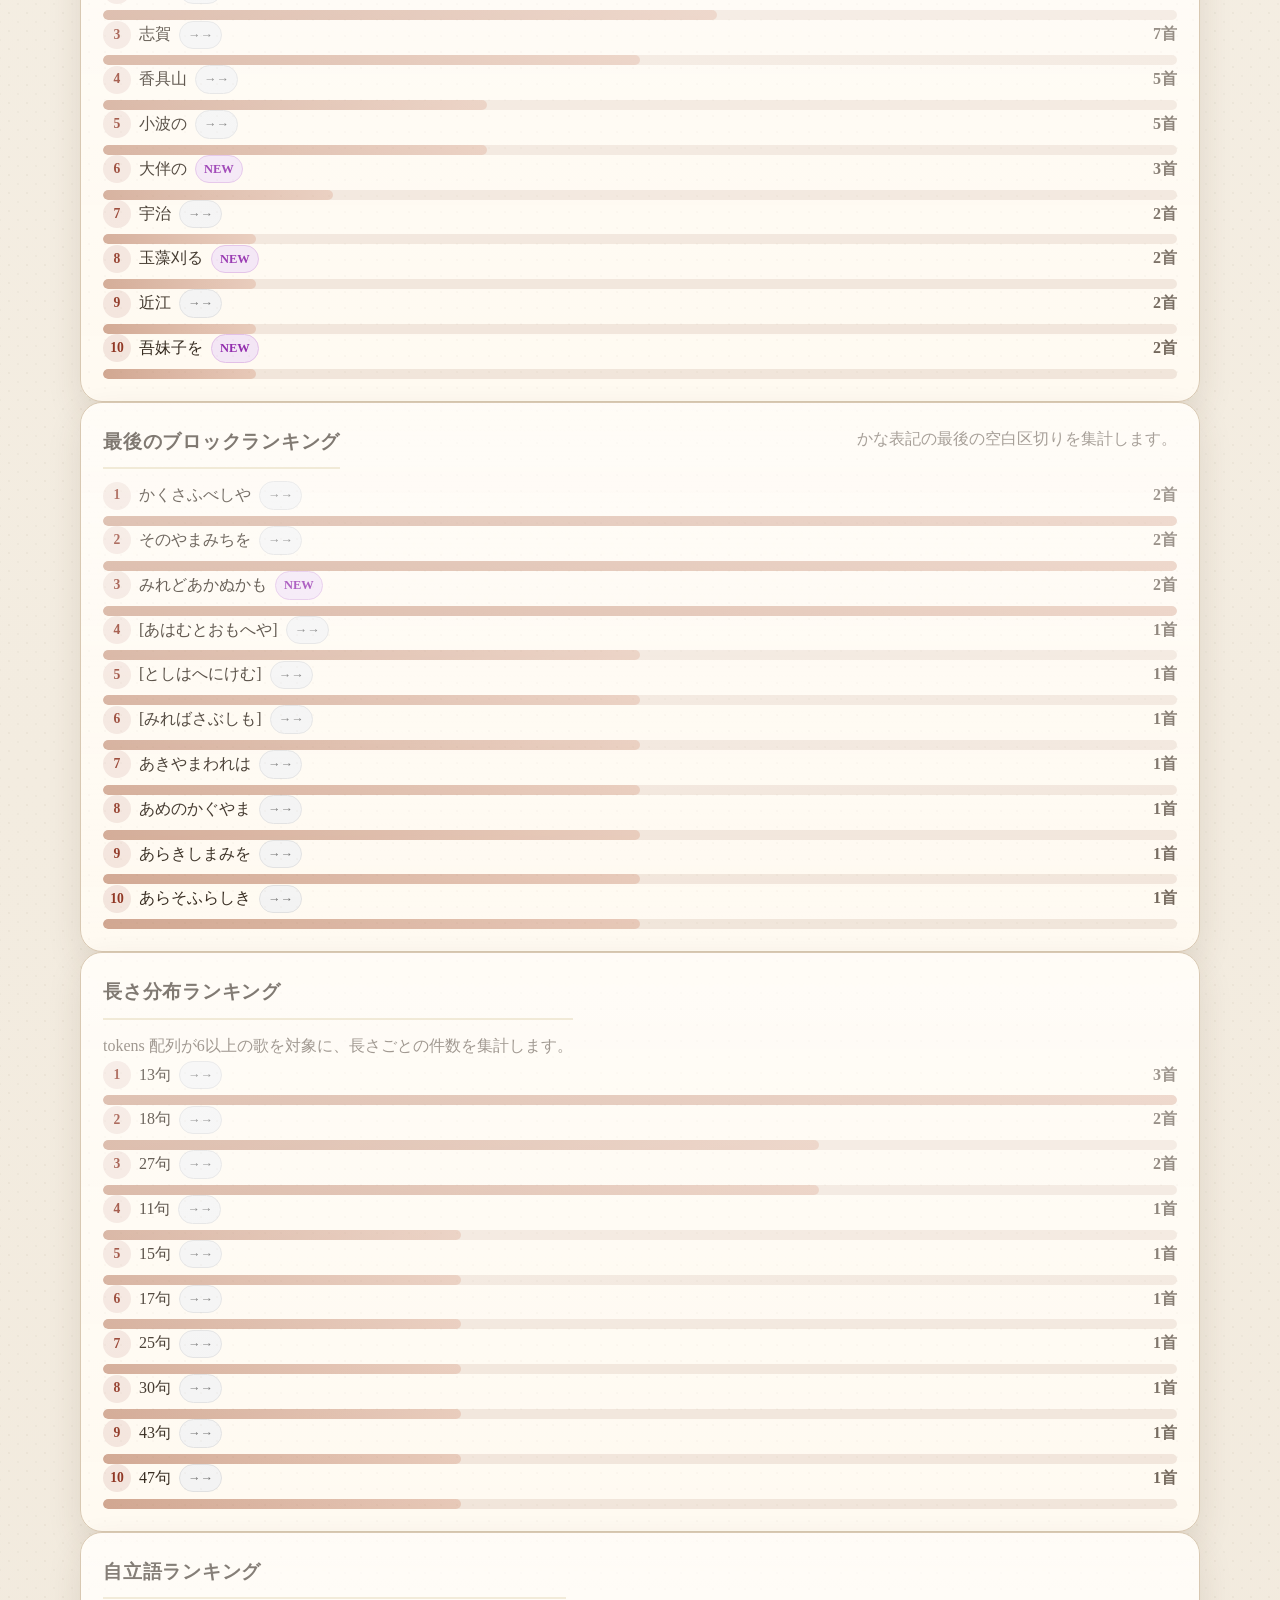
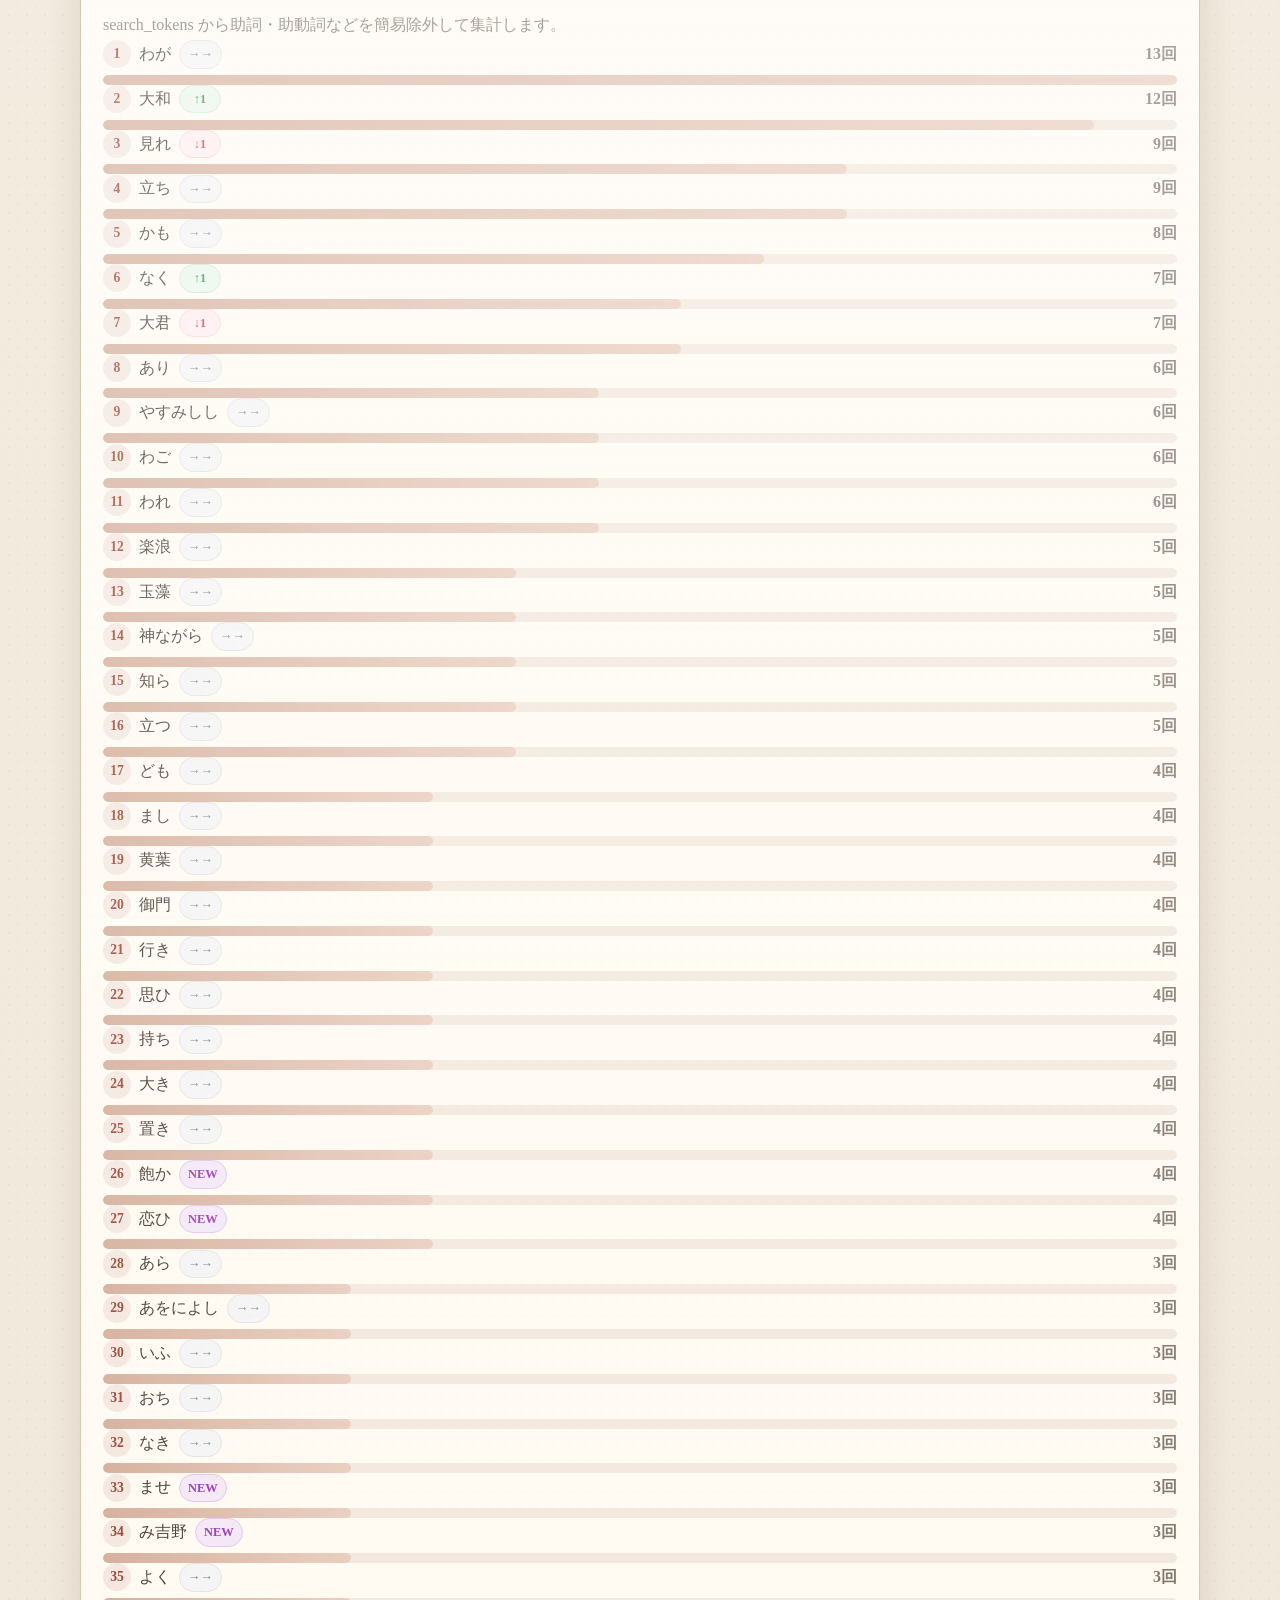
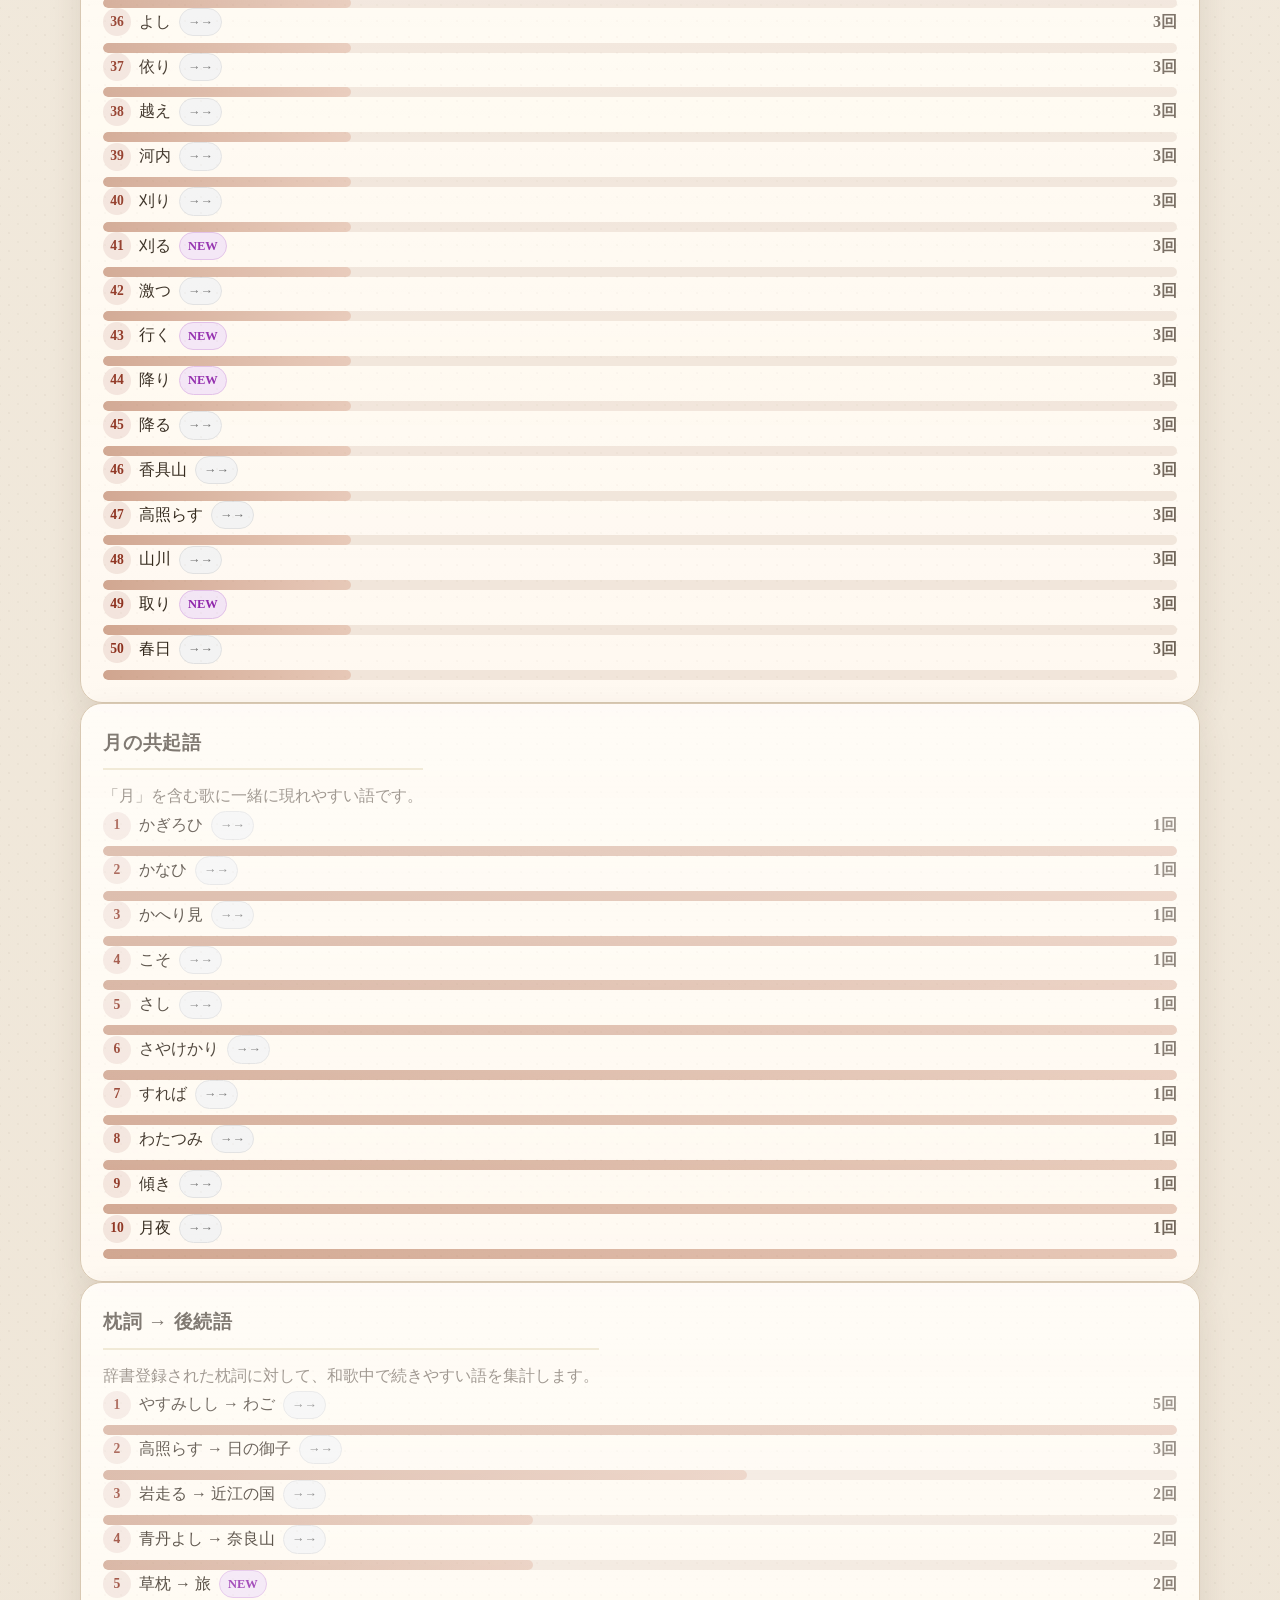
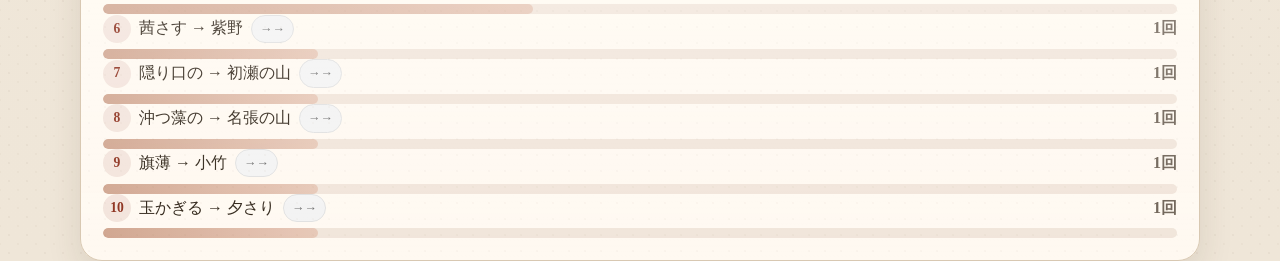
==== commit 0792fe21: "Add files via upload" ====
--- a/stats.html
+++ b/stats.html
@@ -120,6 +120,16 @@
         <section class="card full-width">
             <div class="section-head">
                 <div>
+                    <h2>長さ分布ランキング</h2>
+                    <p class="muted">tokens 配列が6以上の歌を対象に、長さごとの件数を集計します。</p>
+                </div>
+            </div>
+            <div id="statsLongPoemLengths" class="stats-block"></div>
+        </section>
+
+        <section class="card full-width">
+            <div class="section-head">
+                <div>
                     <h2>自立語ランキング</h2>
                     <p class="muted">search_tokens から助詞・助動詞などを簡易除外して集計します。</p>
                 </div>
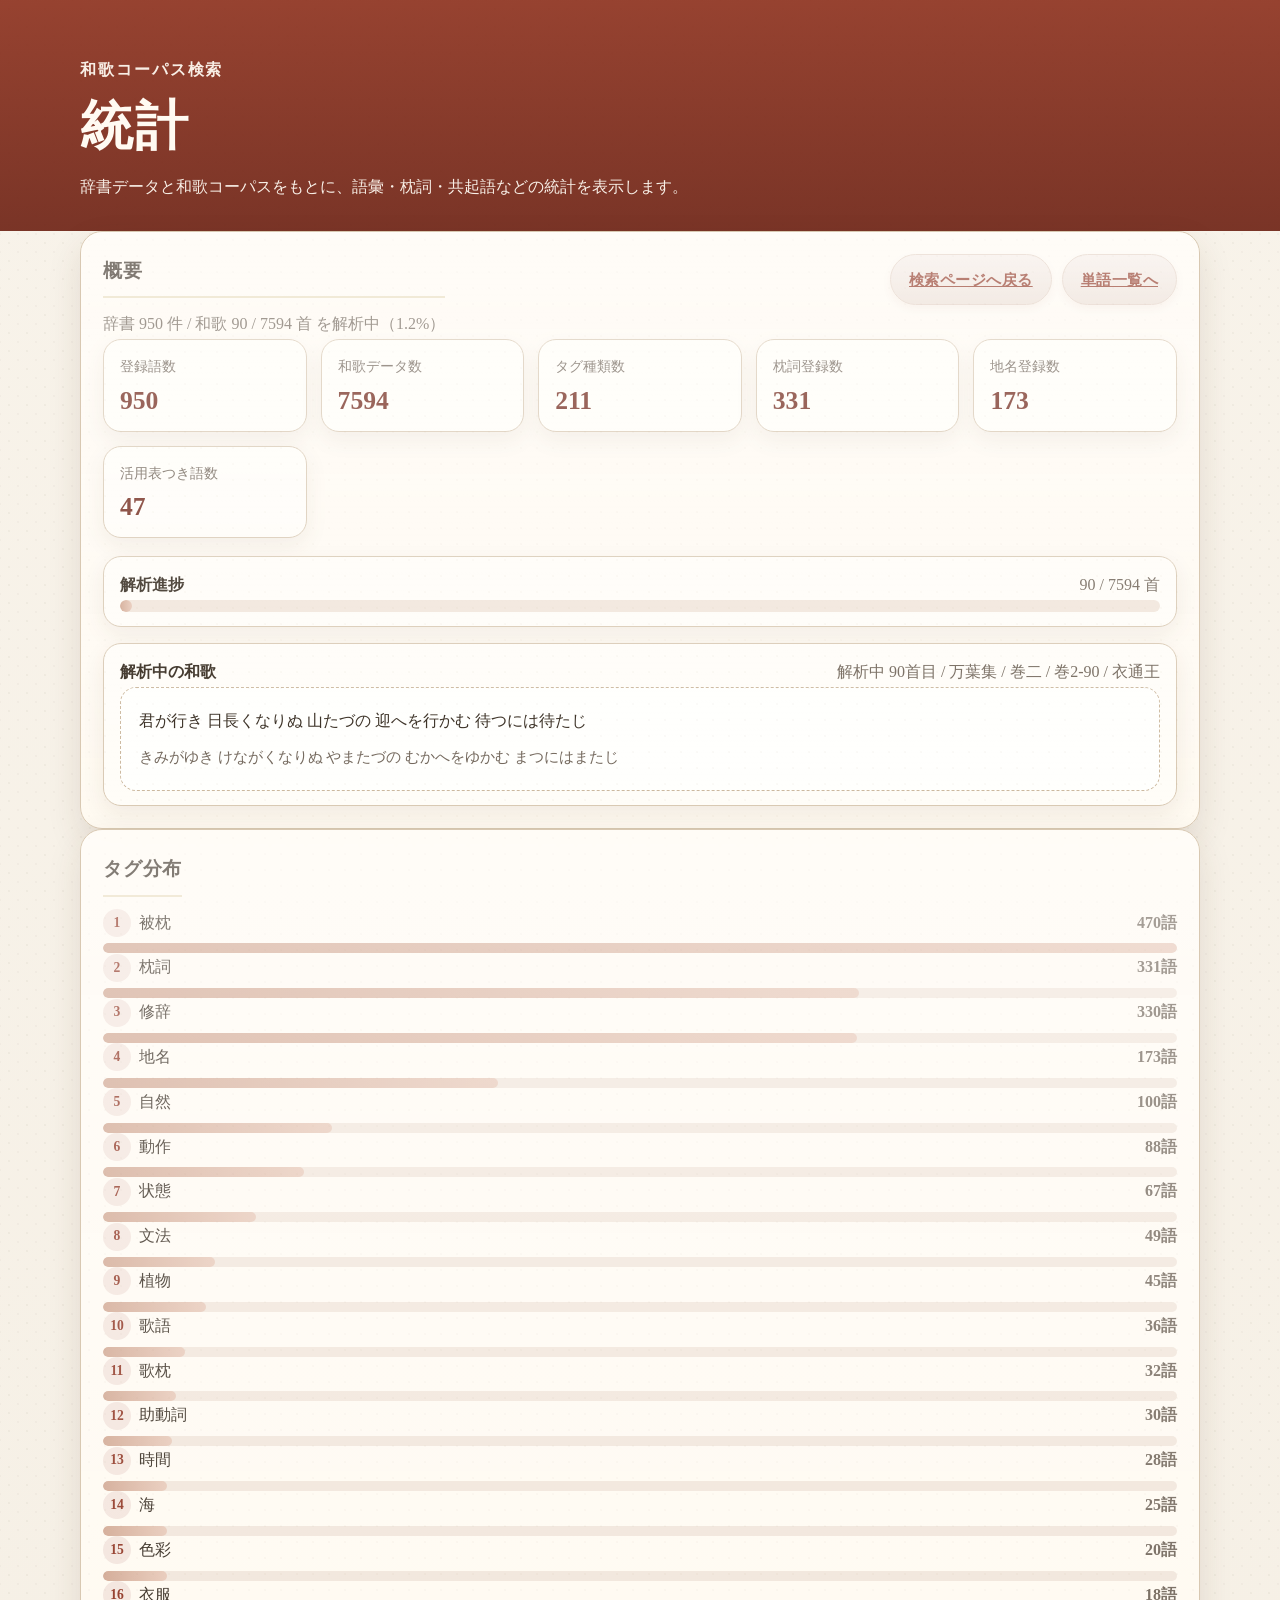
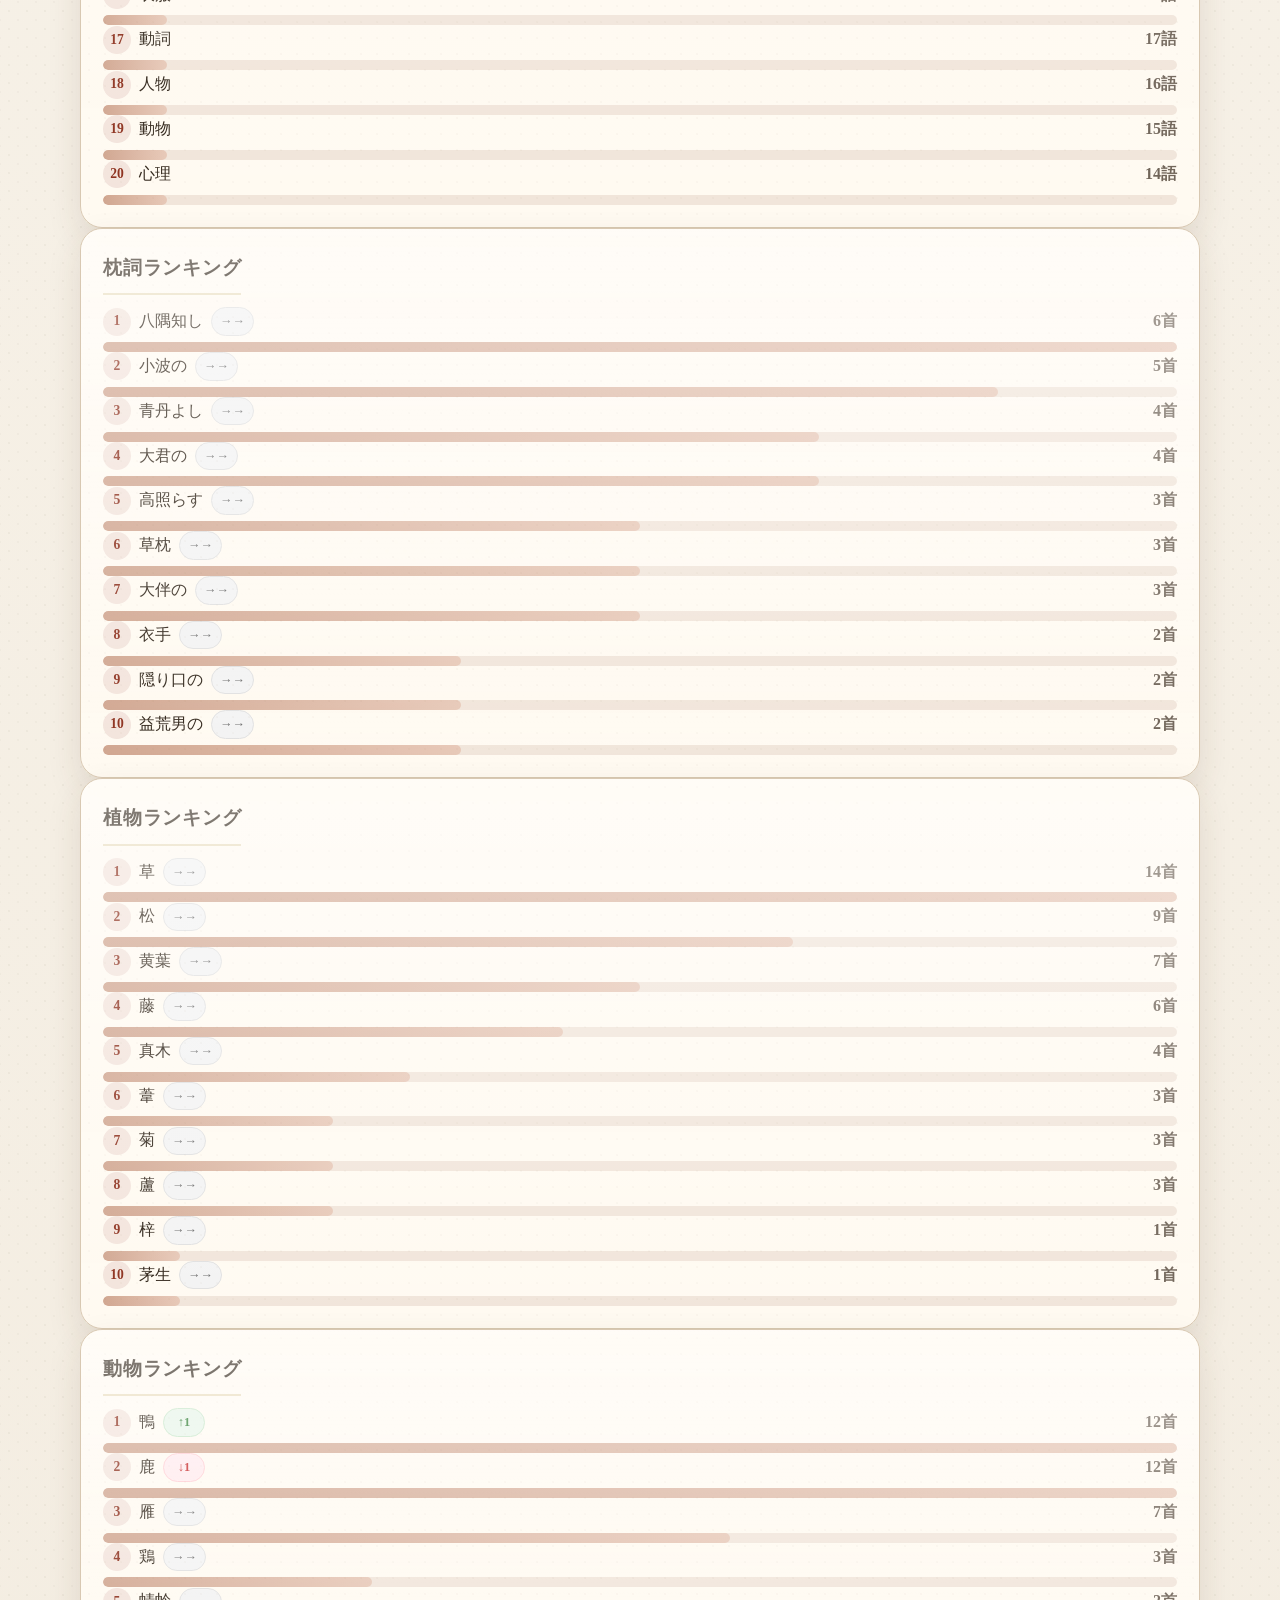
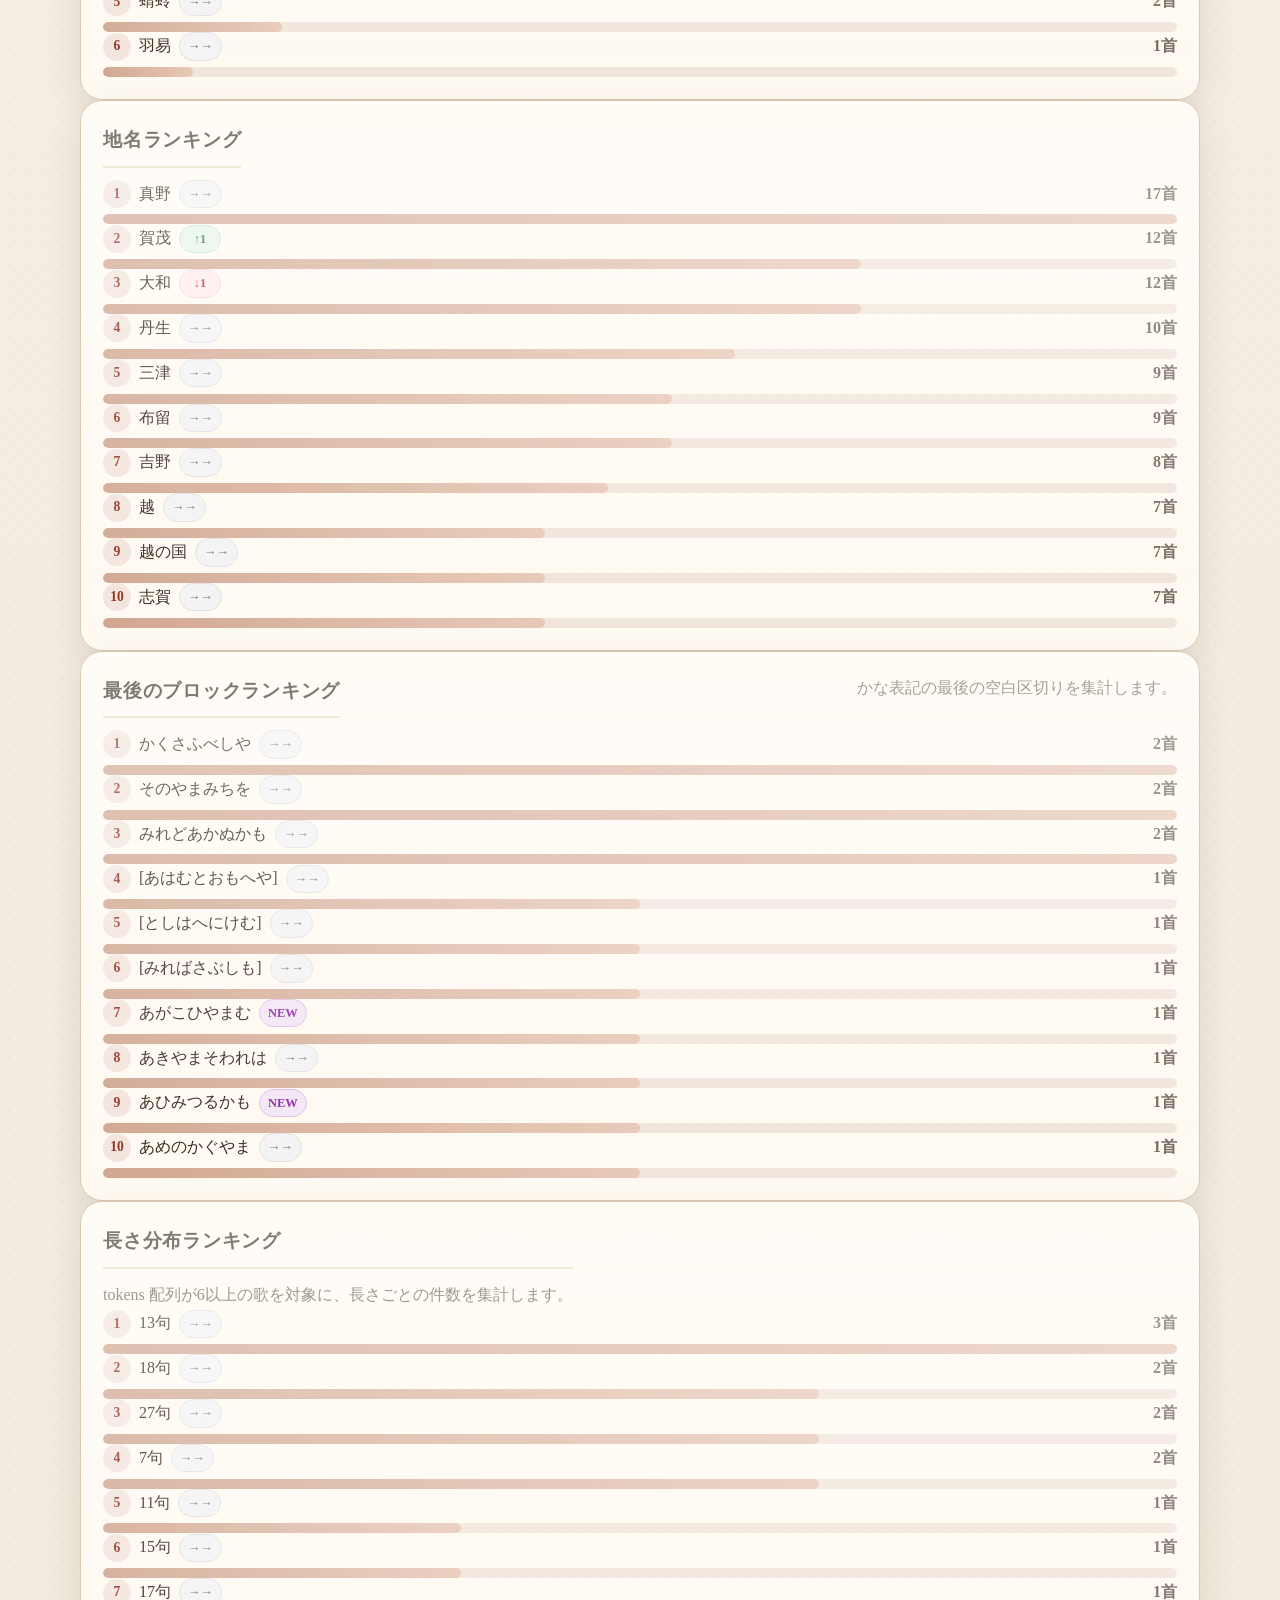
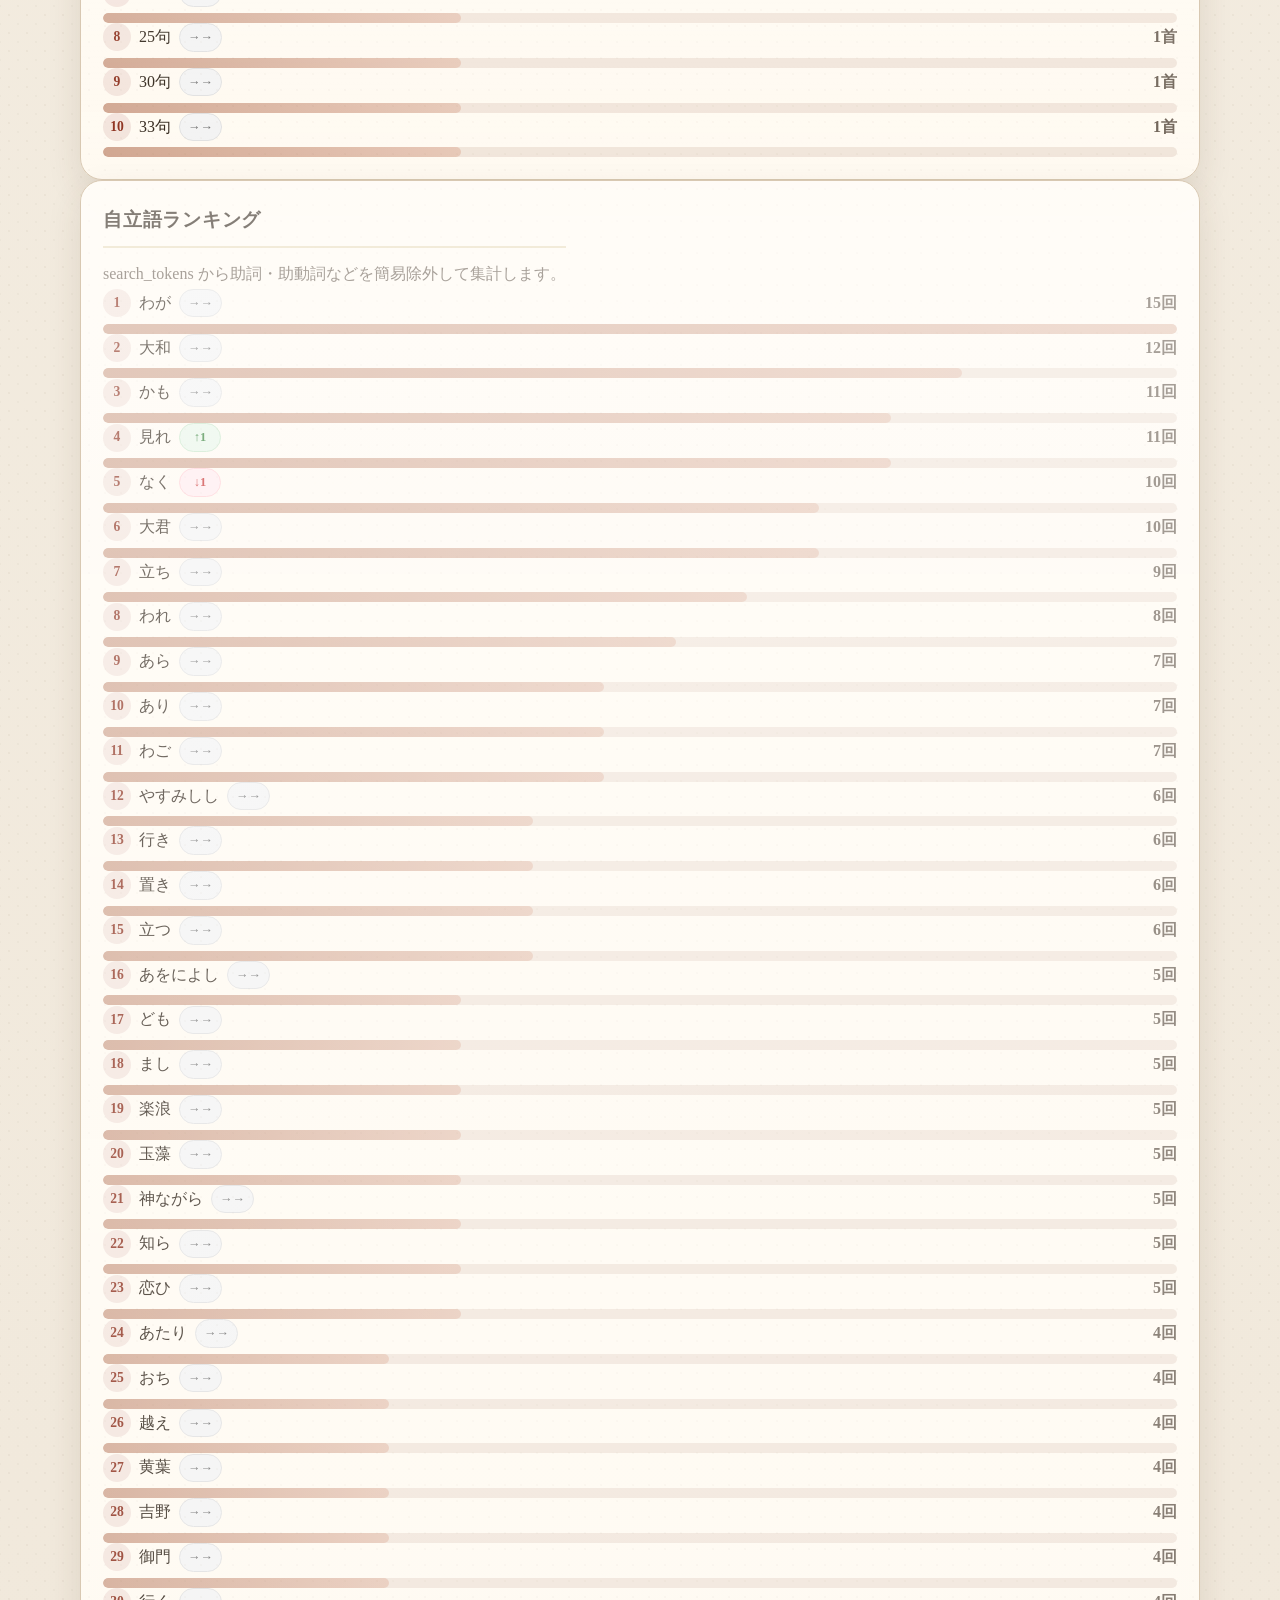
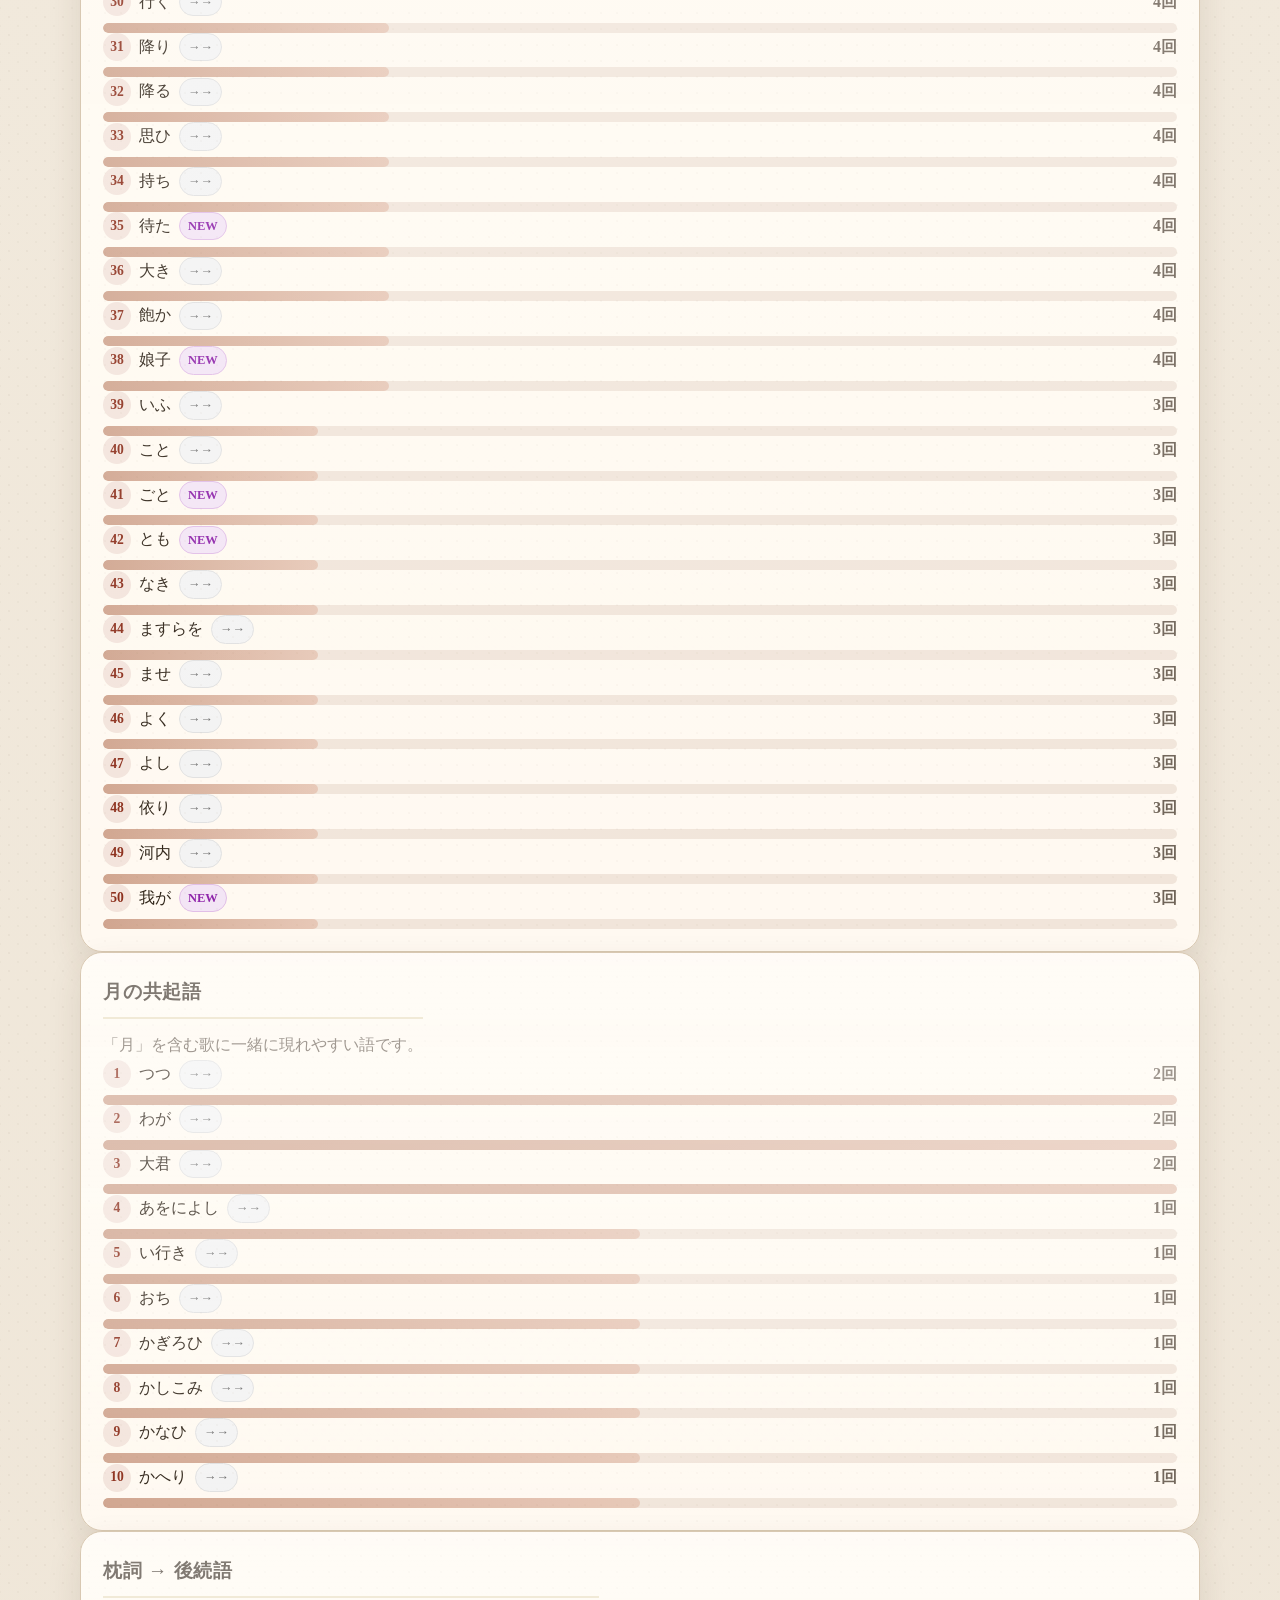
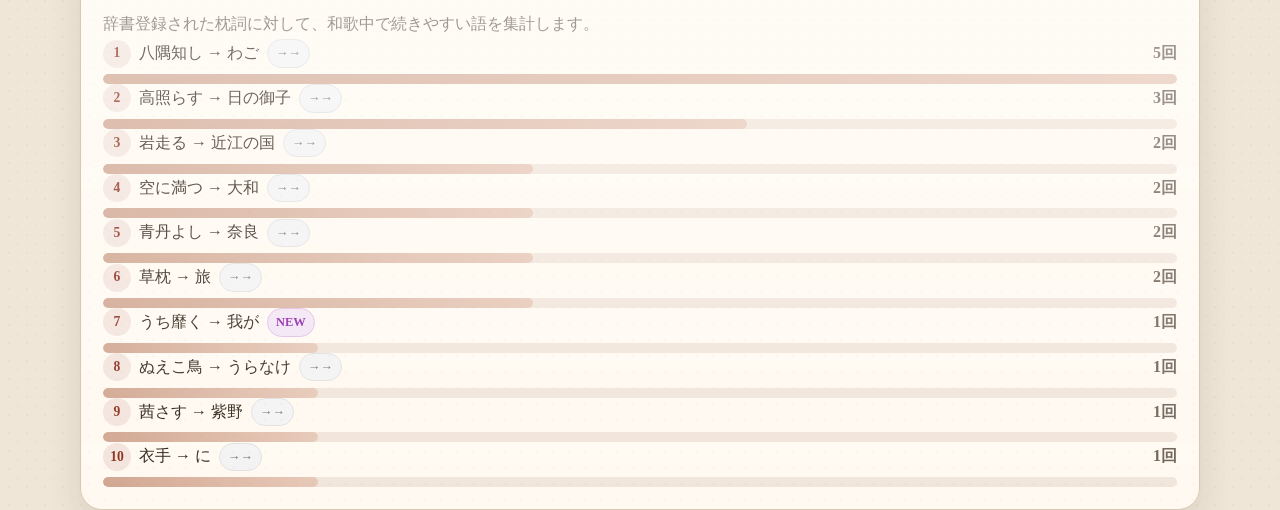
==== commit 632c0616: "Add files via upload" ====
--- a/stats.html
+++ b/stats.html
@@ -23,7 +23,7 @@
     <meta name="twitter:description" content="和歌コーパスと古典用語辞書の統計ページ。" />
     <meta name="twitter:image" content="https://mixtuti.github.io/UTAYOMI/Image/icon.png" />
 
-    <link rel="stylesheet" href="style.css" />
+    <link rel="stylesheet" href="css/main.css" />
 </head>
 
 <body>
@@ -158,7 +158,14 @@
         </section>
     </main>
 
-    <script src="stats.js"></script>
+    <script src="js/waka-api.js"></script>
+
+    <script src="js/stats-core.js"></script>
+    <script src="js/stats-utils.js"></script>
+    <script src="js/stats-loaders.js"></script>
+    <script src="js/stats-render.js"></script>
+    <script src="js/stats-analysis.js"></script>
+    <script src="js/stats-main.js"></script>
 </body>
 
 </html>
--- a/css/main.css
+++ b/css/main.css
@@ -0,0 +1,13 @@
+/* ========================================
+   main.css
+   分割したCSSを順番に読み込むための入口ファイル
+======================================== */
+
+@import url('./00-tokens.css');
+@import url('./01-base.css');
+@import url('./02-layout.css');
+@import url('./03-components.css');
+@import url('./04-features.css');
+@import url('./05-stats.css');
+@import url('./06-modal.css');
+@import url('./07-responsive.css');
